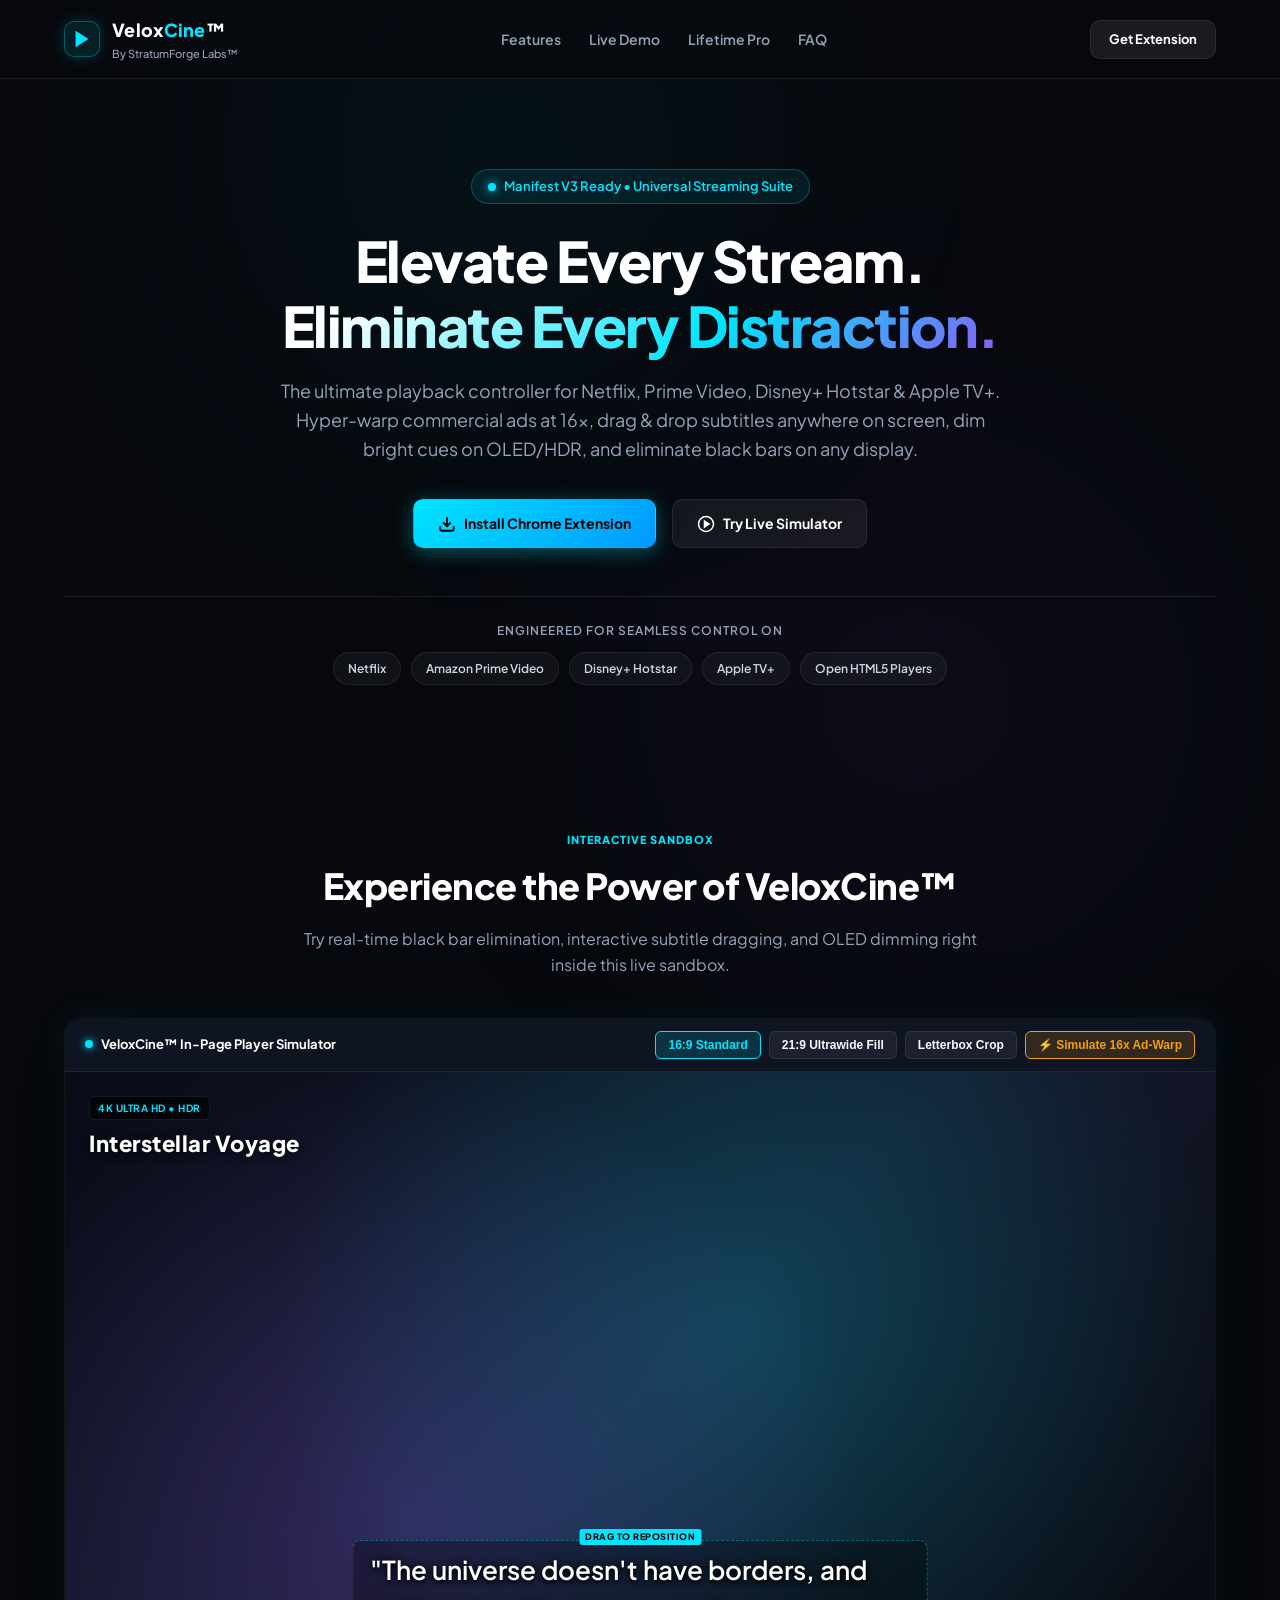
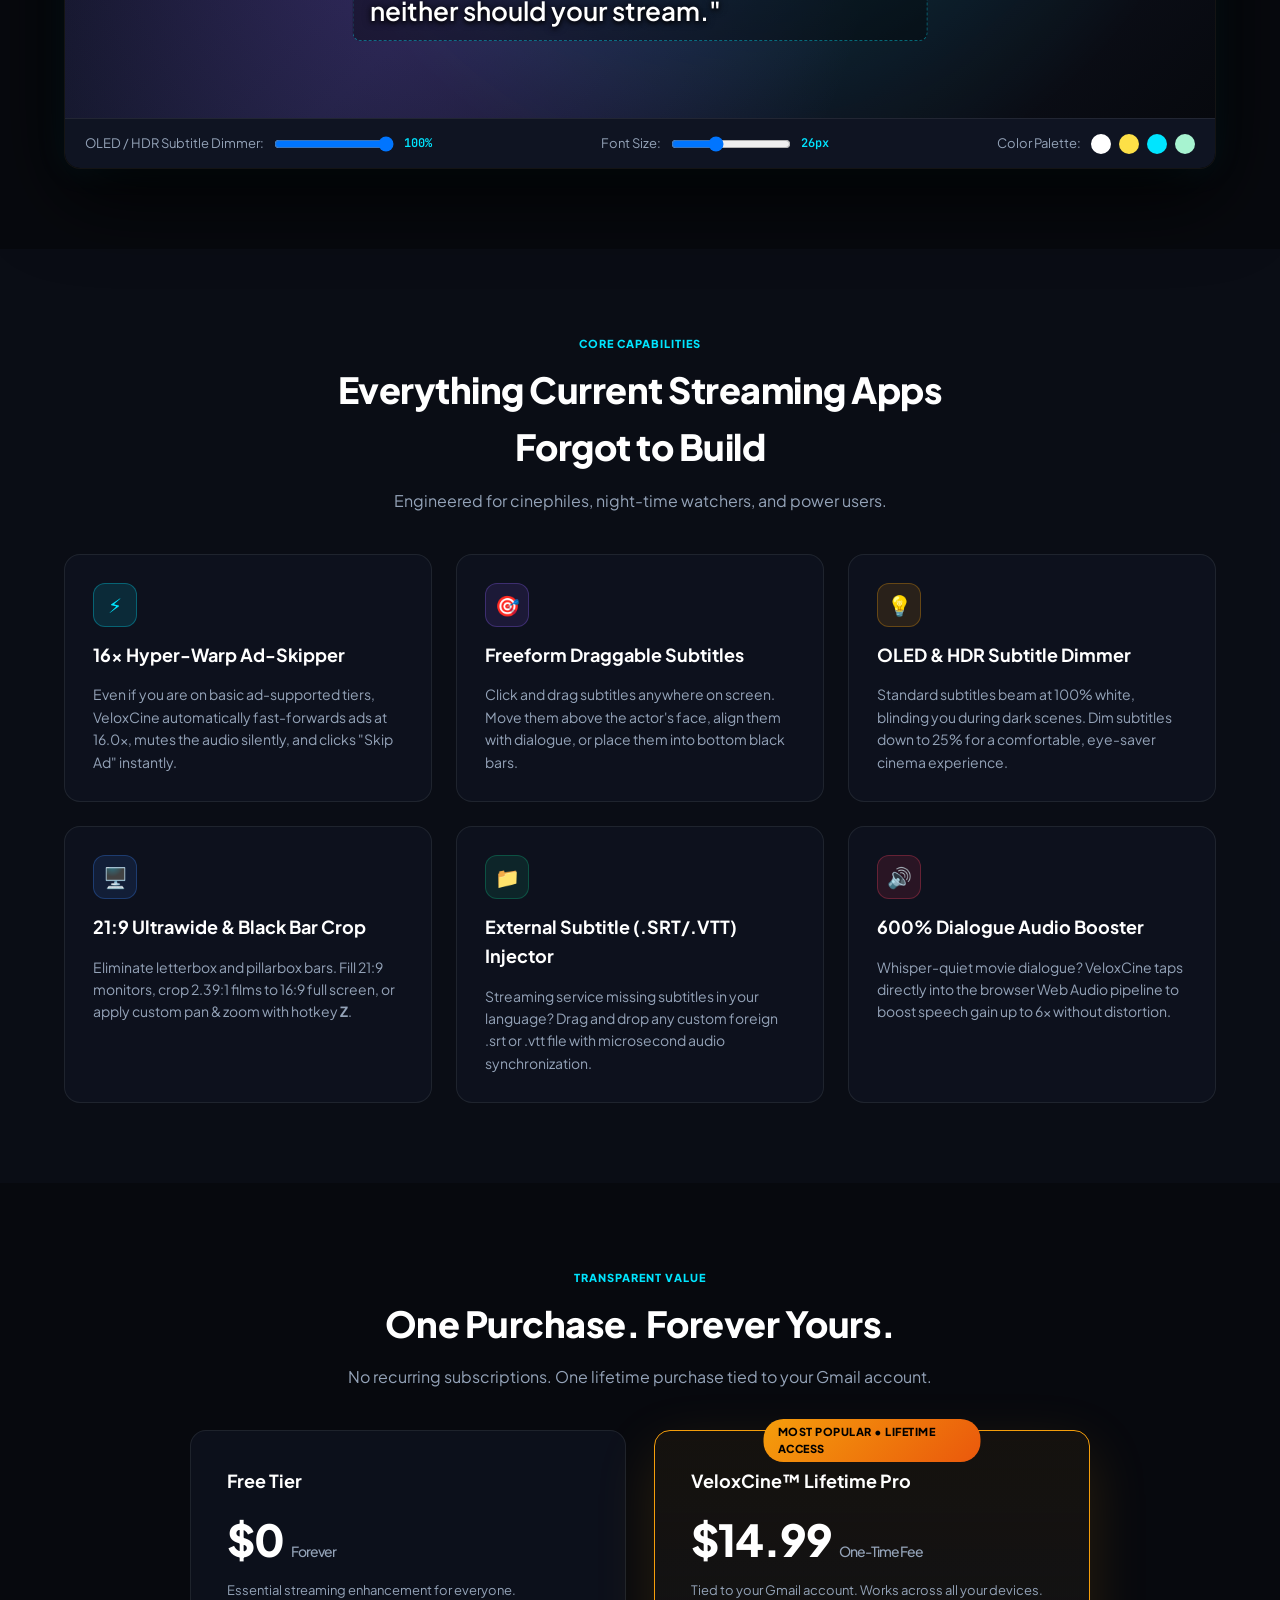
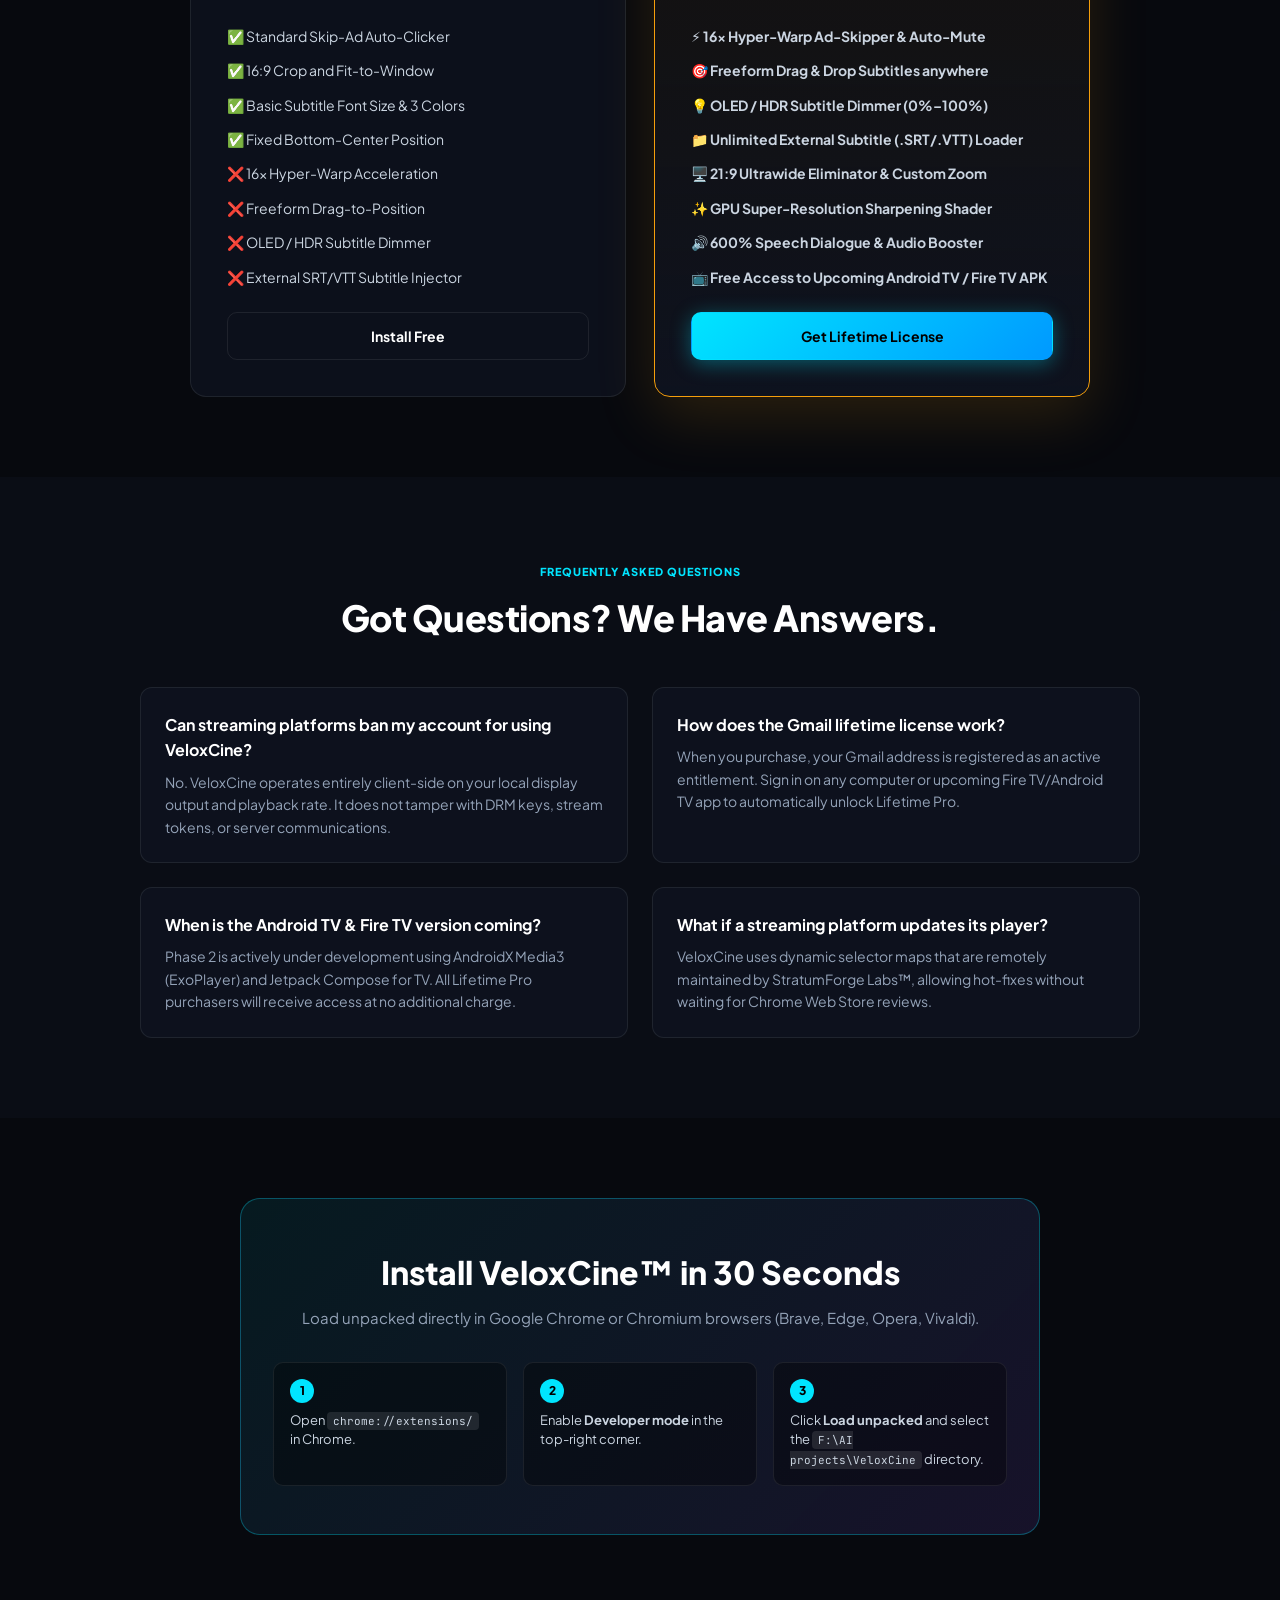
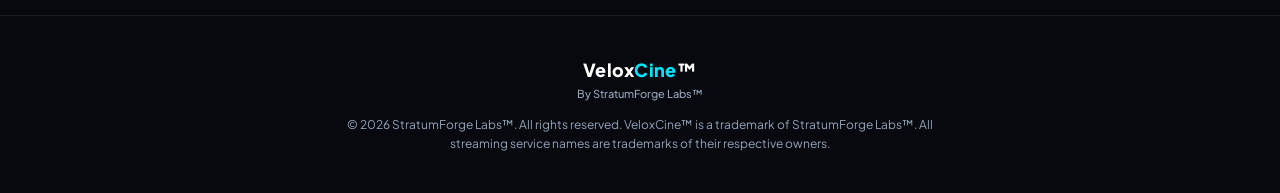
==== index.html @ 223ef204 "feat: deploy live landing page to gh-pages" ====
<!DOCTYPE html>
<html lang="en">
<head>
  <meta charset="UTF-8">
  <meta name="viewport" content="width=device-width, initial-scale=1.0">
  <title>VeloxCine™ | Universal Streaming, Subtitle & Aspect Suite</title>
  <meta name="description" content="VeloxCine™ by StratumForge Labs™ is the universal streaming suite for Netflix, Prime Video, Hotstar & Apple TV+. 16x ad-warp, drag-and-drop subtitles, and 21:9 ultrawide black bar eliminator.">
  <link rel="stylesheet" href="style.css">
  <link rel="preconnect" href="https://fonts.googleapis.com">
  <link rel="preconnect" href="https://fonts.gstatic.com" crossorigin>
  <link href="https://fonts.googleapis.com/css2?family=Plus+Jakarta+Sans:wght@400;500;600;700;800&family=JetBrains+Mono:wght@500;700&display=swap" rel="stylesheet">
</head>
<body>
  <!-- Ambient Gradient Background Glows -->
  <div class="ambient-glow glow-1"></div>
  <div class="ambient-glow glow-2"></div>

  <!-- Header Navigation -->
  <header class="navbar">
    <div class="nav-container">
      <div class="brand">
        <div class="brand-badge-logo">
          <svg width="22" height="22" viewBox="0 0 24 24" fill="none">
            <path d="M5 3L19 12L5 21V3Z" fill="url(#heroGrad)"/>
            <defs>
              <linearGradient id="heroGrad" x1="5" y1="3" x2="19" y2="21">
                <stop stop-color="#00e5ff"/>
                <stop offset="1" stop-color="#8b5cf6"/>
              </linearGradient>
            </defs>
          </svg>
        </div>
        <div class="brand-text">
          <span class="brand-name">Velox<span>Cine</span>™</span>
          <span class="brand-studio">By StratumForge Labs™</span>
        </div>
      </div>

      <nav class="nav-links">
        <a href="#features">Features</a>
        <a href="#interactive-demo">Live Demo</a>
        <a href="#pricing">Lifetime Pro</a>
        <a href="#faq">FAQ</a>
      </nav>

      <div class="nav-actions">
        <a href="#download" class="btn btn-nav">Get Extension</a>
      </div>
    </div>
  </header>

  <!-- Hero Section -->
  <section class="hero">
    <div class="container hero-content">
      <div class="hero-badge">
        <span class="pulse-dot"></span>
        <span>Manifest V3 Ready • Universal Streaming Suite</span>
      </div>

      <h1 class="hero-title">
        Elevate Every Stream.<br>
        <span class="gradient-text">Eliminate Every Distraction.</span>
      </h1>

      <p class="hero-subtitle">
        The ultimate playback controller for Netflix, Prime Video, Disney+ Hotstar & Apple TV+. 
        Hyper-warp commercial ads at 16x, drag & drop subtitles anywhere on screen, dim bright cues on OLED/HDR, 
        and eliminate black bars on any display.
      </p>

      <div class="hero-cta-group">
        <a href="#download" class="btn btn-primary">
          <svg width="18" height="18" viewBox="0 0 24 24" fill="none" stroke="currentColor" stroke-width="2.5">
            <path d="M21 15v4a2 2 0 0 1-2 2H5a2 2 0 0 1-2-2v-4"></path>
            <polyline points="7 10 12 15 17 10"></polyline>
            <line x1="12" y1="15" x2="12" y2="3"></line>
          </svg>
          Install Chrome Extension
        </a>
        <a href="#interactive-demo" class="btn btn-secondary">
          <svg width="18" height="18" viewBox="0 0 24 24" fill="none" stroke="currentColor" stroke-width="2">
            <circle cx="12" cy="12" r="10"></circle>
            <polygon points="10 8 16 12 10 16 10 8" fill="currentColor"></polygon>
          </svg>
          Try Live Simulator
        </a>
      </div>

      <!-- Supported Platforms Bar -->
      <div class="platforms-bar">
        <span class="platforms-label">Engineered for Seamless Control On</span>
        <div class="platforms-list">
          <span class="platform-tag">Netflix</span>
          <span class="platform-tag">Amazon Prime Video</span>
          <span class="platform-tag">Disney+ Hotstar</span>
          <span class="platform-tag">Apple TV+</span>
          <span class="platform-tag">Open HTML5 Players</span>
        </div>
      </div>
    </div>
  </section>

  <!-- Interactive Live Simulator Section -->
  <section class="demo-section" id="interactive-demo">
    <div class="container">
      <div class="section-header">
        <span class="section-badge">INTERACTIVE SANDBOX</span>
        <h2 class="section-title">Experience the Power of VeloxCine™</h2>
        <p class="section-desc">Try real-time black bar elimination, interactive subtitle dragging, and OLED dimming right inside this live sandbox.</p>
      </div>

      <div class="simulator-card">
        <!-- Simulator Toolbar -->
        <div class="sim-toolbar">
          <div class="sim-brand">
            <span class="sim-status-dot"></span>
            <span>VeloxCine™ In-Page Player Simulator</span>
          </div>
          <div class="sim-controls">
            <button class="sim-btn active" data-aspect="16-9">16:9 Standard</button>
            <button class="sim-btn" data-aspect="21-9">21:9 Ultrawide Fill</button>
            <button class="sim-btn" data-aspect="crop">Letterbox Crop</button>
            <button class="sim-btn btn-warp-trigger" id="demo-ad-warp">⚡ Simulate 16x Ad-Warp</button>
          </div>
        </div>

        <!-- Simulator Screen -->
        <div class="sim-screen-wrap aspect-16-9" id="sim-screen">
          <div class="sim-video-art" id="sim-video">
            <div class="art-overlay-cinema"></div>
            <div class="sim-scene-elements">
              <span class="scene-badge">4K ULTRA HD • HDR</span>
              <div class="scene-title">Interstellar Voyage</div>
            </div>

            <!-- Draggable Subtitle Box in Simulator -->
            <div class="sim-subtitle-box" id="sim-sub-box">
              <div class="sim-sub-handle">DRAG TO REPOSITION</div>
              <p class="sim-sub-text" id="sim-sub-text">"The universe doesn't have borders, and neither should your stream."</p>
            </div>

            <!-- Simulated Ad Break Overlay -->
            <div class="sim-ad-overlay" id="sim-ad-overlay">
              <div class="sim-ad-modal">
                <div class="ad-tag">⚡ AD BREAK DETECTED</div>
                <div class="ad-speed-meter">SPEED ACCELERATED TO 16.0X</div>
                <div class="ad-muted-tag">🔇 SILENT AUTO-MUTE ACTIVE</div>
                <button class="btn-sim-skip" id="btn-sim-skip">Auto-Skipping in 0.05s...</button>
              </div>
            </div>
          </div>
        </div>

        <!-- Simulator HUD Controls Footer -->
        <div class="sim-footer-controls">
          <div class="sim-slider-group">
            <label>OLED / HDR Subtitle Dimmer:</label>
            <input type="range" id="sim-dimmer-slider" min="20" max="100" value="100">
            <span class="sim-slider-val" id="sim-dimmer-val">100%</span>
          </div>

          <div class="sim-slider-group">
            <label>Font Size:</label>
            <input type="range" id="sim-size-slider" min="16" max="44" value="26">
            <span class="sim-slider-val" id="sim-size-val">26px</span>
          </div>

          <div class="sim-colors-group">
            <label>Color Palette:</label>
            <div class="sim-palette">
              <span class="sim-color-dot active" style="background:#ffffff;" data-color="#ffffff"></span>
              <span class="sim-color-dot" style="background:#fde047;" data-color="#fde047"></span>
              <span class="sim-color-dot" style="background:#00e5ff;" data-color="#00e5ff"></span>
              <span class="sim-color-dot" style="background:#a7f3d0;" data-color="#a7f3d0"></span>
            </div>
          </div>
        </div>
      </div>
    </div>
  </section>

  <!-- Features Grid Section -->
  <section class="features-section" id="features">
    <div class="container">
      <div class="section-header">
        <span class="section-badge">CORE CAPABILITIES</span>
        <h2 class="section-title">Everything Current Streaming Apps Forgot to Build</h2>
        <p class="section-desc">Engineered for cinephiles, night-time watchers, and power users.</p>
      </div>

      <div class="features-grid">
        <div class="feature-card">
          <div class="feature-icon icon-cyan">⚡</div>
          <h3 class="feature-title">16x Hyper-Warp Ad-Skipper</h3>
          <p class="feature-desc">
            Even if you are on basic ad-supported tiers, VeloxCine automatically fast-forwards ads at 16.0x, mutes the audio silently, and clicks "Skip Ad" instantly.
          </p>
        </div>

        <div class="feature-card">
          <div class="feature-icon icon-purple">🎯</div>
          <h3 class="feature-title">Freeform Draggable Subtitles</h3>
          <p class="feature-desc">
            Click and drag subtitles anywhere on screen. Move them above the actor's face, align them with dialogue, or place them into bottom black bars.
          </p>
        </div>

        <div class="feature-card">
          <div class="feature-icon icon-gold">💡</div>
          <h3 class="feature-title">OLED & HDR Subtitle Dimmer</h3>
          <p class="feature-desc">
            Standard subtitles beam at 100% white, blinding you during dark scenes. Dim subtitles down to 25% for a comfortable, eye-saver cinema experience.
          </p>
        </div>

        <div class="feature-card">
          <div class="feature-icon icon-blue">🖥️</div>
          <h3 class="feature-title">21:9 Ultrawide & Black Bar Crop</h3>
          <p class="feature-desc">
            Eliminate letterbox and pillarbox bars. Fill 21:9 monitors, crop 2.39:1 films to 16:9 full screen, or apply custom pan & zoom with hotkey <strong>Z</strong>.
          </p>
        </div>

        <div class="feature-card">
          <div class="feature-icon icon-emerald">📁</div>
          <h3 class="feature-title">External Subtitle (.SRT/.VTT) Injector</h3>
          <p class="feature-desc">
            Streaming service missing subtitles in your language? Drag and drop any custom foreign .srt or .vtt file with microsecond audio synchronization.
          </p>
        </div>

        <div class="feature-card">
          <div class="feature-icon icon-rose">🔊</div>
          <h3 class="feature-title">600% Dialogue Audio Booster</h3>
          <p class="feature-desc">
            Whisper-quiet movie dialogue? VeloxCine taps directly into the browser Web Audio pipeline to boost speech gain up to 6x without distortion.
          </p>
        </div>
      </div>
    </div>
  </section>

  <!-- Pricing / Lifetime Premium Section -->
  <section class="pricing-section" id="pricing">
    <div class="container">
      <div class="section-header">
        <span class="section-badge">TRANSPARENT VALUE</span>
        <h2 class="section-title">One Purchase. Forever Yours.</h2>
        <p class="section-desc">No recurring subscriptions. One lifetime purchase tied to your Gmail account.</p>
      </div>

      <div class="pricing-grid">
        <!-- Free Tier Card -->
        <div class="pricing-card">
          <div class="card-header">
            <span class="tier-name">Free Tier</span>
            <div class="price">$0 <span>Forever</span></div>
            <p class="tier-desc">Essential streaming enhancement for everyone.</p>
          </div>
          <ul class="perks-list">
            <li>✅ Standard Skip-Ad Auto-Clicker</li>
            <li>✅ 16:9 Crop and Fit-to-Window</li>
            <li>✅ Basic Subtitle Font Size & 3 Colors</li>
            <li>✅ Fixed Bottom-Center Position</li>
            <li>❌ 16x Hyper-Warp Acceleration</li>
            <li>❌ Freeform Drag-to-Position</li>
            <li>❌ OLED / HDR Subtitle Dimmer</li>
            <li>❌ External SRT/VTT Subtitle Injector</li>
          </ul>
          <a href="#download" class="btn btn-outline">Install Free</a>
        </div>

        <!-- Lifetime Pro Card -->
        <div class="pricing-card popular">
          <div class="popular-badge">MOST POPULAR • LIFETIME ACCESS</div>
          <div class="card-header">
            <span class="tier-name">VeloxCine™ Lifetime Pro</span>
            <div class="price">$14.99 <span>One-Time Fee</span></div>
            <p class="tier-desc">Tied to your Gmail account. Works across all your devices.</p>
          </div>
          <ul class="perks-list">
            <li>⚡ <strong>16x Hyper-Warp Ad-Skipper & Auto-Mute</strong></li>
            <li>🎯 <strong>Freeform Drag & Drop Subtitles anywhere</strong></li>
            <li>💡 <strong>OLED / HDR Subtitle Dimmer (0%–100%)</strong></li>
            <li>📁 <strong>Unlimited External Subtitle (.SRT/.VTT) Loader</strong></li>
            <li>🖥️ <strong>21:9 Ultrawide Eliminator & Custom Zoom</strong></li>
            <li>✨ <strong>GPU Super-Resolution Sharpening Shader</strong></li>
            <li>🔊 <strong>600% Speech Dialogue & Audio Booster</strong></li>
            <li>📺 <strong>Free Access to Upcoming Android TV / Fire TV APK</strong></li>
          </ul>
          <a href="#download" class="btn btn-primary btn-block">Get Lifetime License</a>
        </div>
      </div>
    </div>
  </section>

  <!-- FAQ Section -->
  <section class="faq-section" id="faq">
    <div class="container">
      <div class="section-header">
        <span class="section-badge">FREQUENTLY ASKED QUESTIONS</span>
        <h2 class="section-title">Got Questions? We Have Answers.</h2>
      </div>

      <div class="faq-grid">
        <div class="faq-item">
          <h4>Can streaming platforms ban my account for using VeloxCine?</h4>
          <p>No. VeloxCine operates entirely client-side on your local display output and playback rate. It does not tamper with DRM keys, stream tokens, or server communications.</p>
        </div>
        <div class="faq-item">
          <h4>How does the Gmail lifetime license work?</h4>
          <p>When you purchase, your Gmail address is registered as an active entitlement. Sign in on any computer or upcoming Fire TV/Android TV app to automatically unlock Lifetime Pro.</p>
        </div>
        <div class="faq-item">
          <h4>When is the Android TV & Fire TV version coming?</h4>
          <p>Phase 2 is actively under development using AndroidX Media3 (ExoPlayer) and Jetpack Compose for TV. All Lifetime Pro purchasers will receive access at no additional charge.</p>
        </div>
        <div class="faq-item">
          <h4>What if a streaming platform updates its player?</h4>
          <p>VeloxCine uses dynamic selector maps that are remotely maintained by StratumForge Labs™, allowing hot-fixes without waiting for Chrome Web Store reviews.</p>
        </div>
      </div>
    </div>
  </section>

  <!-- Download & Installation Guide Section -->
  <section class="download-section" id="download">
    <div class="container download-box">
      <h2>Install VeloxCine™ in 30 Seconds</h2>
      <p>Load unpacked directly in Google Chrome or Chromium browsers (Brave, Edge, Opera, Vivaldi).</p>
      
      <div class="install-steps">
        <div class="step">
          <div class="step-num">1</div>
          <div class="step-text">Open <code>chrome://extensions/</code> in Chrome.</div>
        </div>
        <div class="step">
          <div class="step-num">2</div>
          <div class="step-text">Enable <strong>Developer mode</strong> in the top-right corner.</div>
        </div>
        <div class="step">
          <div class="step-num">3</div>
          <div class="step-text">Click <strong>Load unpacked</strong> and select the <code>F:\AI projects\VeloxCine</code> directory.</div>
        </div>
      </div>
    </div>
  </section>

  <!-- Footer -->
  <footer class="footer">
    <div class="container footer-content">
      <div class="footer-brand">
        <div class="brand-text">
          <span class="brand-name">Velox<span>Cine</span>™</span>
          <span class="brand-studio">By StratumForge Labs™</span>
        </div>
        <p class="footer-copyright">
          © 2026 StratumForge Labs™. All rights reserved. VeloxCine™ is a trademark of StratumForge Labs™. All streaming service names are trademarks of their respective owners.
        </p>
      </div>
    </div>
  </footer>

  <script src="app.js"></script>
</body>
</html>
---- style.css ----
/* VeloxCine™ Official Website Stylesheet */
:root {
  --bg: #07090e;
  --bg-card: rgba(15, 20, 34, 0.7);
  --border: rgba(255, 255, 255, 0.08);
  --border-glow: rgba(0, 229, 255, 0.3);
  --cyan: #00e5ff;
  --purple: #8b5cf6;
  --gold: #f59e0b;
  --text: #f8fafc;
  --text-muted: #94a3b8;
  --radius: 16px;
}

* {
  box-sizing: border-box;
  margin: 0;
  padding: 0;
}

html {
  scroll-behavior: smooth;
}

body {
  background-color: var(--bg);
  color: var(--text);
  font-family: 'Plus Jakarta Sans', system-ui, -apple-system, sans-serif;
  line-height: 1.6;
  overflow-x: hidden;
  position: relative;
}

/* Ambient Glow Orbs */
.ambient-glow {
  position: absolute;
  border-radius: 50%;
  filter: blur(140px);
  pointer-events: none;
  z-index: 0;
}

.glow-1 {
  width: 500px;
  height: 500px;
  background: radial-gradient(circle, rgba(0, 229, 255, 0.15), transparent 70%);
  top: -100px;
  left: 20%;
}

.glow-2 {
  width: 600px;
  height: 600px;
  background: radial-gradient(circle, rgba(139, 92, 246, 0.12), transparent 70%);
  top: 400px;
  right: 5%;
}

.container {
  max-width: 1200px;
  margin: 0 auto;
  padding: 0 24px;
  position: relative;
  z-index: 1;
}

/* Navbar */
.navbar {
  position: sticky;
  top: 0;
  z-index: 100;
  background: rgba(7, 9, 14, 0.8);
  backdrop-filter: blur(16px);
  border-bottom: 1px solid var(--border);
  padding: 16px 0;
}

.nav-container {
  max-width: 1200px;
  margin: 0 auto;
  padding: 0 24px;
  display: flex;
  align-items: center;
  justify-content: space-between;
}

.brand {
  display: flex;
  align-items: center;
  gap: 12px;
}

.brand-badge-logo {
  width: 36px;
  height: 36px;
  background: rgba(0, 229, 255, 0.1);
  border: 1px solid var(--border-glow);
  border-radius: 10px;
  display: flex;
  align-items: center;
  justify-content: center;
  box-shadow: 0 0 15px rgba(0, 229, 255, 0.2);
}

.brand-text {
  display: flex;
  flex-direction: column;
}

.brand-name {
  font-size: 18px;
  font-weight: 800;
  letter-spacing: 0.3px;
  color: #fff;
}

.brand-name span {
  color: var(--cyan);
}

.brand-studio {
  font-size: 11px;
  color: var(--text-muted);
  font-weight: 500;
}

.nav-links {
  display: flex;
  align-items: center;
  gap: 28px;
}

.nav-links a {
  color: var(--text-muted);
  text-decoration: none;
  font-size: 14px;
  font-weight: 600;
  transition: color 0.2s;
}

.nav-links a:hover {
  color: #fff;
}

/* Buttons */
.btn {
  display: inline-flex;
  align-items: center;
  justify-content: center;
  gap: 8px;
  padding: 12px 24px;
  border-radius: 10px;
  font-size: 14px;
  font-weight: 700;
  text-decoration: none;
  cursor: pointer;
  transition: all 0.25s cubic-bezier(0.16, 1, 0.3, 1);
  border: 1px solid transparent;
}

.btn-nav {
  padding: 8px 18px;
  font-size: 13px;
  background: rgba(255, 255, 255, 0.08);
  border-color: var(--border);
  color: #fff;
}

.btn-nav:hover {
  background: rgba(255, 255, 255, 0.16);
  border-color: rgba(255, 255, 255, 0.25);
}

.btn-primary {
  background: linear-gradient(135deg, var(--cyan) 0%, #0099ff 100%);
  color: #000;
  box-shadow: 0 4px 20px rgba(0, 229, 255, 0.35);
}

.btn-primary:hover {
  transform: translateY(-2px);
  box-shadow: 0 8px 30px rgba(0, 229, 255, 0.5);
}

.btn-secondary {
  background: rgba(255, 255, 255, 0.06);
  border-color: var(--border);
  color: #fff;
}

.btn-secondary:hover {
  background: rgba(255, 255, 255, 0.12);
  border-color: rgba(255, 255, 255, 0.25);
  transform: translateY(-2px);
}

.btn-outline {
  background: transparent;
  border-color: var(--border);
  color: #fff;
  width: 100%;
}

.btn-outline:hover {
  background: rgba(255, 255, 255, 0.08);
}

.btn-block {
  width: 100%;
}

/* Hero Section */
.hero {
  padding: 90px 0 60px;
  text-align: center;
  position: relative;
}

.hero-badge {
  display: inline-flex;
  align-items: center;
  gap: 8px;
  background: rgba(0, 229, 255, 0.08);
  border: 1px solid rgba(0, 229, 255, 0.25);
  padding: 6px 16px;
  border-radius: 30px;
  font-size: 13px;
  font-weight: 600;
  color: var(--cyan);
  margin-bottom: 24px;
}

.pulse-dot {
  width: 8px;
  height: 8px;
  border-radius: 50%;
  background: var(--cyan);
  box-shadow: 0 0 10px var(--cyan);
  animation: pulse 2s infinite;
}

@keyframes pulse {
  0% { transform: scale(0.95); opacity: 0.8; }
  50% { transform: scale(1.3); opacity: 1; }
  100% { transform: scale(0.95); opacity: 0.8; }
}

.hero-title {
  font-size: 56px;
  font-weight: 800;
  letter-spacing: -1.5px;
  line-height: 1.15;
  margin-bottom: 20px;
  color: #fff;
}

.gradient-text {
  background: linear-gradient(135deg, #ffffff 10%, var(--cyan) 60%, var(--purple) 100%);
  -webkit-background-clip: text;
  -webkit-text-fill-color: transparent;
}

.hero-subtitle {
  font-size: 18px;
  color: var(--text-muted);
  max-width: 740px;
  margin: 0 auto 36px;
  line-height: 1.6;
}

.hero-cta-group {
  display: flex;
  align-items: center;
  justify-content: center;
  gap: 16px;
  margin-bottom: 48px;
}

/* Platforms Bar */
.platforms-bar {
  display: flex;
  flex-direction: column;
  align-items: center;
  gap: 12px;
  border-top: 1px solid var(--border);
  padding-top: 24px;
}

.platforms-label {
  font-size: 12px;
  font-weight: 600;
  text-transform: uppercase;
  letter-spacing: 1px;
  color: var(--text-muted);
}

.platforms-list {
  display: flex;
  flex-wrap: wrap;
  align-items: center;
  justify-content: center;
  gap: 10px;
}

.platform-tag {
  background: rgba(255, 255, 255, 0.04);
  border: 1px solid var(--border);
  padding: 6px 14px;
  border-radius: 20px;
  font-size: 12px;
  font-weight: 600;
  color: #cbd5e1;
}

/* Interactive Simulator Section */
.demo-section {
  padding: 80px 0;
}

.section-header {
  text-align: center;
  max-width: 680px;
  margin: 0 auto 40px;
}

.section-badge {
  font-size: 11px;
  font-weight: 800;
  letter-spacing: 1px;
  color: var(--cyan);
  text-transform: uppercase;
  margin-bottom: 8px;
  display: inline-block;
}

.section-title {
  font-size: 36px;
  font-weight: 800;
  letter-spacing: -0.5px;
  color: #fff;
  margin-bottom: 12px;
}

.section-desc {
  font-size: 16px;
  color: var(--text-muted);
}

.simulator-card {
  background: #000;
  border: 1px solid var(--border);
  border-radius: var(--radius);
  overflow: hidden;
  box-shadow: 0 25px 80px rgba(0, 0, 0, 0.9), 0 0 30px rgba(0, 229, 255, 0.1);
}

.sim-toolbar {
  background: #0f1422;
  border-bottom: 1px solid var(--border);
  padding: 12px 20px;
  display: flex;
  align-items: center;
  justify-content: space-between;
  flex-wrap: wrap;
  gap: 12px;
}

.sim-brand {
  display: flex;
  align-items: center;
  gap: 8px;
  font-size: 13px;
  font-weight: 700;
  color: #fff;
}

.sim-status-dot {
  width: 8px;
  height: 8px;
  border-radius: 50%;
  background: var(--cyan);
  box-shadow: 0 0 8px var(--cyan);
}

.sim-controls {
  display: flex;
  align-items: center;
  gap: 8px;
}

.sim-btn {
  background: rgba(255, 255, 255, 0.06);
  border: 1px solid var(--border);
  color: var(--text);
  padding: 6px 12px;
  border-radius: 6px;
  font-size: 12px;
  font-weight: 600;
  cursor: pointer;
  transition: all 0.2s;
}

.sim-btn:hover {
  background: rgba(255, 255, 255, 0.12);
}

.sim-btn.active {
  background: rgba(0, 229, 255, 0.15);
  border-color: var(--cyan);
  color: var(--cyan);
}

.btn-warp-trigger {
  background: rgba(245, 158, 11, 0.15);
  border-color: var(--gold);
  color: var(--gold);
}

.btn-warp-trigger:hover {
  background: rgba(245, 158, 11, 0.25);
}

/* Simulator Screen */
.sim-screen-wrap {
  width: 100%;
  min-height: 480px;
  background: #000;
  display: flex;
  align-items: center;
  justify-content: center;
  position: relative;
  overflow: hidden;
  transition: all 0.3s ease;
}

.sim-screen-wrap.aspect-16-9 {
  aspect-ratio: 16 / 9;
}

.sim-screen-wrap.aspect-21-9 {
  aspect-ratio: 21 / 9;
}

.sim-video-art {
  width: 100%;
  height: 100%;
  position: relative;
  background: linear-gradient(135deg, #090c17 0%, #151a2e 50%, #07090e 100%);
  display: flex;
  align-items: center;
  justify-content: center;
  transition: transform 0.3s cubic-bezier(0.16, 1, 0.3, 1);
}

.sim-video-art.crop-aspect {
  transform: scale(1.33);
}

.art-overlay-cinema {
  position: absolute;
  top: 0; left: 0; right: 0; bottom: 0;
  background: radial-gradient(circle at 60% 40%, rgba(0, 229, 255, 0.2) 0%, transparent 60%),
              radial-gradient(circle at 30% 70%, rgba(139, 92, 246, 0.25) 0%, transparent 50%);
  pointer-events: none;
}

.sim-scene-elements {
  position: absolute;
  top: 24px;
  left: 24px;
  display: flex;
  flex-direction: column;
  gap: 6px;
  pointer-events: none;
}

.scene-badge {
  font-size: 10px;
  font-weight: 700;
  background: rgba(0, 0, 0, 0.6);
  border: 1px solid var(--border);
  padding: 3px 8px;
  border-radius: 4px;
  color: var(--cyan);
  align-self: flex-start;
  letter-spacing: 0.5px;
}

.scene-title {
  font-size: 22px;
  font-weight: 800;
  letter-spacing: 0.5px;
  color: #fff;
  text-shadow: 0 2px 10px rgba(0, 0, 0, 0.8);
}

/* Draggable Subtitle Box */
.sim-subtitle-box {
  position: absolute;
  bottom: 12%;
  left: 50%;
  transform: translateX(-50%);
  background: rgba(0, 0, 0, 0.35);
  border: 1px dashed rgba(0, 229, 255, 0.4);
  padding: 8px 16px;
  border-radius: 8px;
  cursor: grab;
  user-select: none;
  transition: border-color 0.2s, background 0.2s, filter 0.2s;
  z-index: 10;
}

.sim-subtitle-box:active {
  cursor: grabbing;
}

.sim-subtitle-box:hover {
  border-color: var(--cyan);
  background: rgba(0, 229, 255, 0.1);
  box-shadow: 0 0 20px rgba(0, 229, 255, 0.3);
}

.sim-sub-handle {
  position: absolute;
  top: -12px;
  left: 50%;
  transform: translateX(-50%);
  background: var(--cyan);
  color: #000;
  font-size: 9px;
  font-weight: 800;
  padding: 1px 6px;
  border-radius: 3px;
  letter-spacing: 0.5px;
  pointer-events: none;
}

.sim-sub-text {
  font-size: 26px;
  font-weight: 600;
  color: #fff;
  text-shadow: 0 2px 4px rgba(0,0,0,0.9), 0 0 8px rgba(0,0,0,0.8);
  pointer-events: none;
  transition: color 0.2s, font-size 0.2s;
}

/* Simulated Ad Break */
.sim-ad-overlay {
  position: absolute;
  top: 0; left: 0; right: 0; bottom: 0;
  background: rgba(0, 0, 0, 0.85);
  backdrop-filter: blur(8px);
  z-index: 40;
  display: none;
  align-items: center;
  justify-content: center;
}

.sim-ad-overlay.show {
  display: flex;
}

.sim-ad-modal {
  background: #121829;
  border: 1px solid var(--gold);
  padding: 24px 32px;
  border-radius: 12px;
  text-align: center;
  box-shadow: 0 10px 40px rgba(245, 158, 11, 0.3);
  display: flex;
  flex-direction: column;
  gap: 10px;
}

.ad-tag {
  font-size: 14px;
  font-weight: 800;
  color: var(--gold);
}

.ad-speed-meter {
  font-family: 'JetBrains Mono', monospace;
  font-size: 16px;
  font-weight: 700;
  color: var(--cyan);
}

.ad-muted-tag {
  font-size: 12px;
  color: var(--text-muted);
}

.btn-sim-skip {
  background: var(--gold);
  color: #000;
  font-weight: 700;
  border: none;
  padding: 8px 16px;
  border-radius: 6px;
  cursor: pointer;
  margin-top: 6px;
}

/* Simulator Footer Controls */
.sim-footer-controls {
  background: #0f1422;
  border-top: 1px solid var(--border);
  padding: 14px 20px;
  display: flex;
  align-items: center;
  justify-content: space-between;
  flex-wrap: wrap;
  gap: 20px;
}

.sim-slider-group {
  display: flex;
  align-items: center;
  gap: 10px;
  font-size: 13px;
  color: var(--text-muted);
}

.sim-slider-group input[type="range"] {
  width: 120px;
  cursor: pointer;
}

.sim-slider-val {
  font-family: 'JetBrains Mono', monospace;
  font-size: 12px;
  color: var(--cyan);
  font-weight: 600;
  min-width: 40px;
}

.sim-colors-group {
  display: flex;
  align-items: center;
  gap: 10px;
  font-size: 13px;
  color: var(--text-muted);
}

.sim-palette {
  display: flex;
  gap: 8px;
}

.sim-color-dot {
  width: 20px;
  height: 20px;
  border-radius: 50%;
  cursor: pointer;
  border: 2px solid transparent;
  transition: transform 0.15s;
}

.sim-color-dot:hover {
  transform: scale(1.2);
}

.sim-color-dot.active {
  border-color: #fff;
}

/* Features Grid */
.features-section {
  padding: 80px 0;
  background: rgba(15, 20, 34, 0.4);
}

.features-grid {
  display: grid;
  grid-template-columns: repeat(3, 1fr);
  gap: 24px;
}

.feature-card {
  background: var(--bg-card);
  border: 1px solid var(--border);
  border-radius: var(--radius);
  padding: 28px;
  display: flex;
  flex-direction: column;
  gap: 14px;
  transition: all 0.3s cubic-bezier(0.16, 1, 0.3, 1);
}

.feature-card:hover {
  transform: translateY(-4px);
  border-color: rgba(255, 255, 255, 0.2);
  box-shadow: 0 15px 40px rgba(0, 0, 0, 0.6);
}

.feature-icon {
  width: 44px;
  height: 44px;
  border-radius: 12px;
  display: flex;
  align-items: center;
  justify-content: center;
  font-size: 20px;
}

.icon-cyan { background: rgba(0, 229, 255, 0.12); color: var(--cyan); border: 1px solid rgba(0, 229, 255, 0.3); }
.icon-purple { background: rgba(139, 92, 246, 0.12); color: var(--purple); border: 1px solid rgba(139, 92, 246, 0.3); }
.icon-gold { background: rgba(245, 158, 11, 0.12); color: var(--gold); border: 1px solid rgba(245, 158, 11, 0.3); }
.icon-blue { background: rgba(59, 130, 246, 0.12); color: #60a5fa; border: 1px solid rgba(59, 130, 246, 0.3); }
.icon-emerald { background: rgba(16, 185, 129, 0.12); color: #34d399; border: 1px solid rgba(16, 185, 129, 0.3); }
.icon-rose { background: rgba(244, 63, 94, 0.12); color: #fb7185; border: 1px solid rgba(244, 63, 94, 0.3); }

.feature-title {
  font-size: 18px;
  font-weight: 700;
  color: #fff;
}

.feature-desc {
  font-size: 14px;
  color: var(--text-muted);
  line-height: 1.6;
}

/* Pricing Section */
.pricing-section {
  padding: 80px 0;
}

.pricing-grid {
  display: grid;
  grid-template-columns: 1fr 1fr;
  gap: 28px;
  max-width: 900px;
  margin: 0 auto;
}

.pricing-card {
  background: var(--bg-card);
  border: 1px solid var(--border);
  border-radius: var(--radius);
  padding: 36px;
  display: flex;
  flex-direction: column;
  gap: 24px;
  position: relative;
}

.pricing-card.popular {
  border-color: var(--gold);
  box-shadow: 0 20px 60px rgba(245, 158, 11, 0.15);
  background: linear-gradient(180deg, rgba(245, 158, 11, 0.06) 0%, rgba(15, 20, 34, 0.8) 100%);
}

.popular-badge {
  position: absolute;
  top: -12px;
  left: 50%;
  transform: translateX(-50%);
  background: linear-gradient(135deg, var(--gold), #ea580c);
  color: #000;
  font-size: 11px;
  font-weight: 800;
  letter-spacing: 0.5px;
  padding: 4px 14px;
  border-radius: 20px;
}

.card-header .tier-name {
  font-size: 18px;
  font-weight: 700;
  color: #fff;
  display: block;
  margin-bottom: 8px;
}

.card-header .price {
  font-size: 44px;
  font-weight: 800;
  color: #fff;
  letter-spacing: -1px;
}

.card-header .price span {
  font-size: 14px;
  color: var(--text-muted);
  font-weight: 500;
}

.card-header .tier-desc {
  font-size: 13px;
  color: var(--text-muted);
  margin-top: 6px;
}

.perks-list {
  list-style: none;
  display: flex;
  flex-direction: column;
  gap: 12px;
  font-size: 14px;
  color: #cbd5e1;
}

/* FAQ Section */
.faq-section {
  padding: 80px 0;
  background: rgba(15, 20, 34, 0.4);
}

.faq-grid {
  display: grid;
  grid-template-columns: 1fr 1fr;
  gap: 24px;
  max-width: 1000px;
  margin: 0 auto;
}

.faq-item {
  background: var(--bg-card);
  border: 1px solid var(--border);
  padding: 24px;
  border-radius: 12px;
  display: flex;
  flex-direction: column;
  gap: 8px;
}

.faq-item h4 {
  font-size: 16px;
  font-weight: 700;
  color: #fff;
}

.faq-item p {
  font-size: 14px;
  color: var(--text-muted);
  line-height: 1.6;
}

/* Download Section */
.download-section {
  padding: 80px 0;
  text-align: center;
}

.download-box {
  background: linear-gradient(135deg, rgba(0, 229, 255, 0.08), rgba(139, 92, 246, 0.12));
  border: 1px solid var(--border-glow);
  padding: 48px 32px;
  border-radius: 20px;
  max-width: 800px;
}

.download-box h2 {
  font-size: 32px;
  font-weight: 800;
  color: #fff;
  margin-bottom: 8px;
}

.download-box p {
  font-size: 15px;
  color: var(--text-muted);
  margin-bottom: 32px;
}

.install-steps {
  display: grid;
  grid-template-columns: repeat(3, 1fr);
  gap: 16px;
  text-align: left;
}

.step {
  background: rgba(0, 0, 0, 0.35);
  border: 1px solid var(--border);
  padding: 16px;
  border-radius: 10px;
}

.step-num {
  width: 24px;
  height: 24px;
  background: var(--cyan);
  color: #000;
  font-weight: 800;
  font-size: 12px;
  border-radius: 50%;
  display: flex;
  align-items: center;
  justify-content: center;
  margin-bottom: 8px;
}

.step-text {
  font-size: 13px;
  color: #cbd5e1;
  line-height: 1.5;
}

.step-text code {
  background: rgba(255, 255, 255, 0.1);
  padding: 2px 6px;
  border-radius: 4px;
  font-family: 'JetBrains Mono', monospace;
  font-size: 11px;
}

/* Footer */
.footer {
  border-top: 1px solid var(--border);
  padding: 40px 0;
  text-align: center;
}

.footer-brand {
  display: flex;
  flex-direction: column;
  align-items: center;
  gap: 12px;
}

.footer-copyright {
  font-size: 12px;
  color: var(--text-muted);
  max-width: 600px;
}

/* Responsive */
@media (max-width: 900px) {
  .hero-title { font-size: 40px; }
  .features-grid, .pricing-grid, .faq-grid, .install-steps { grid-template-columns: 1fr; }
  .nav-links { display: none; }
}
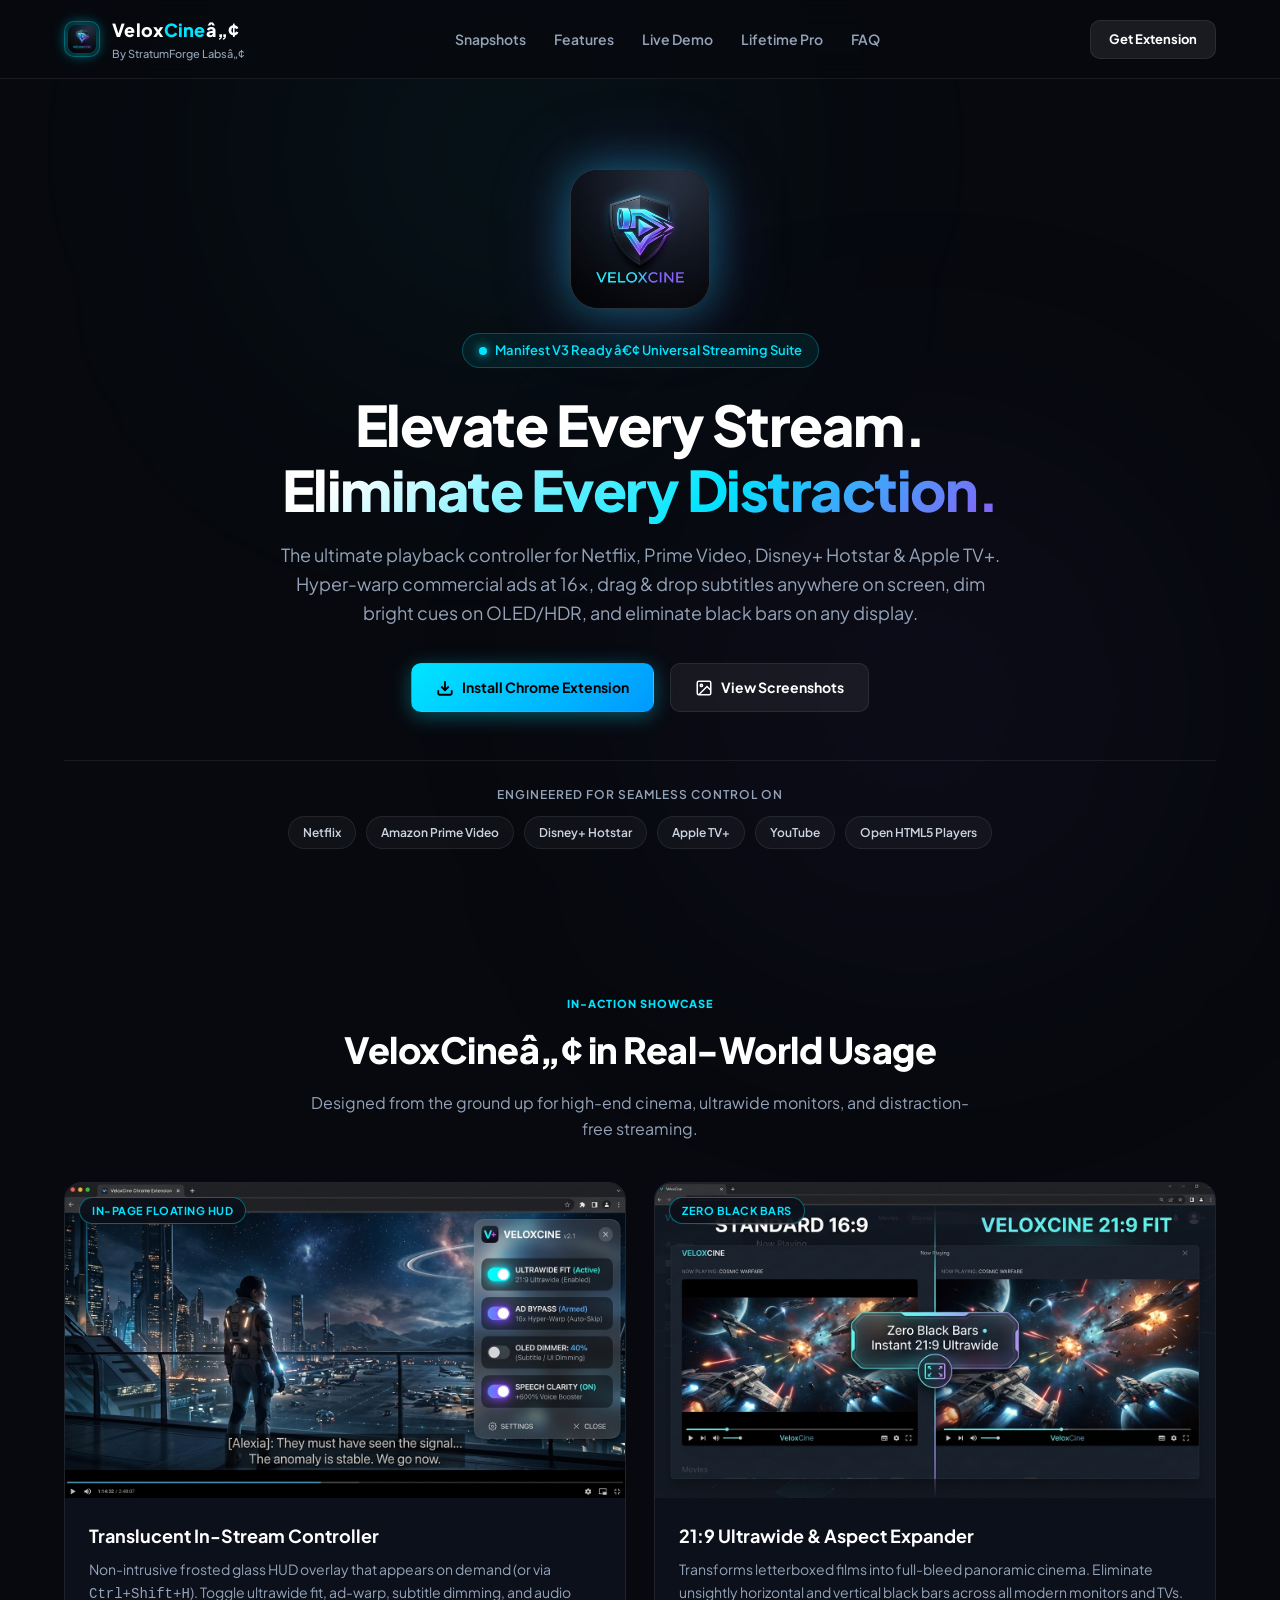
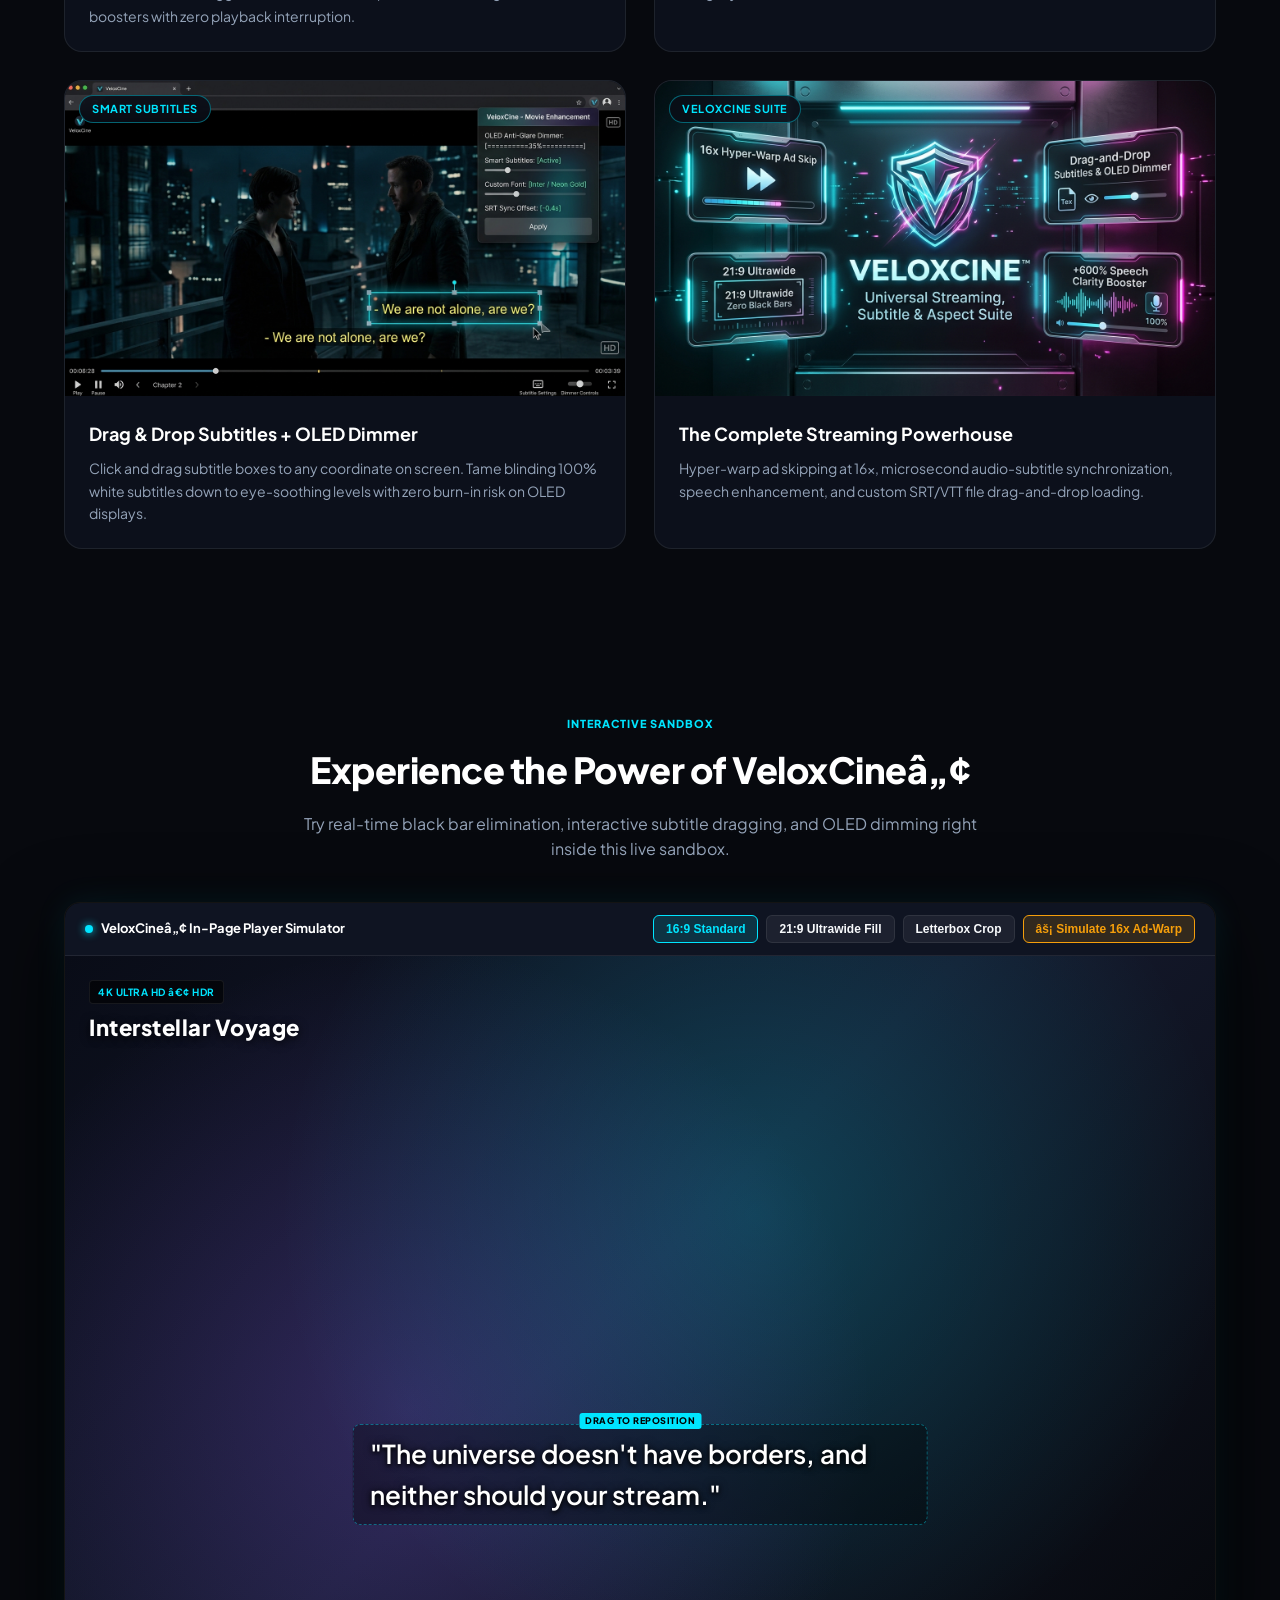
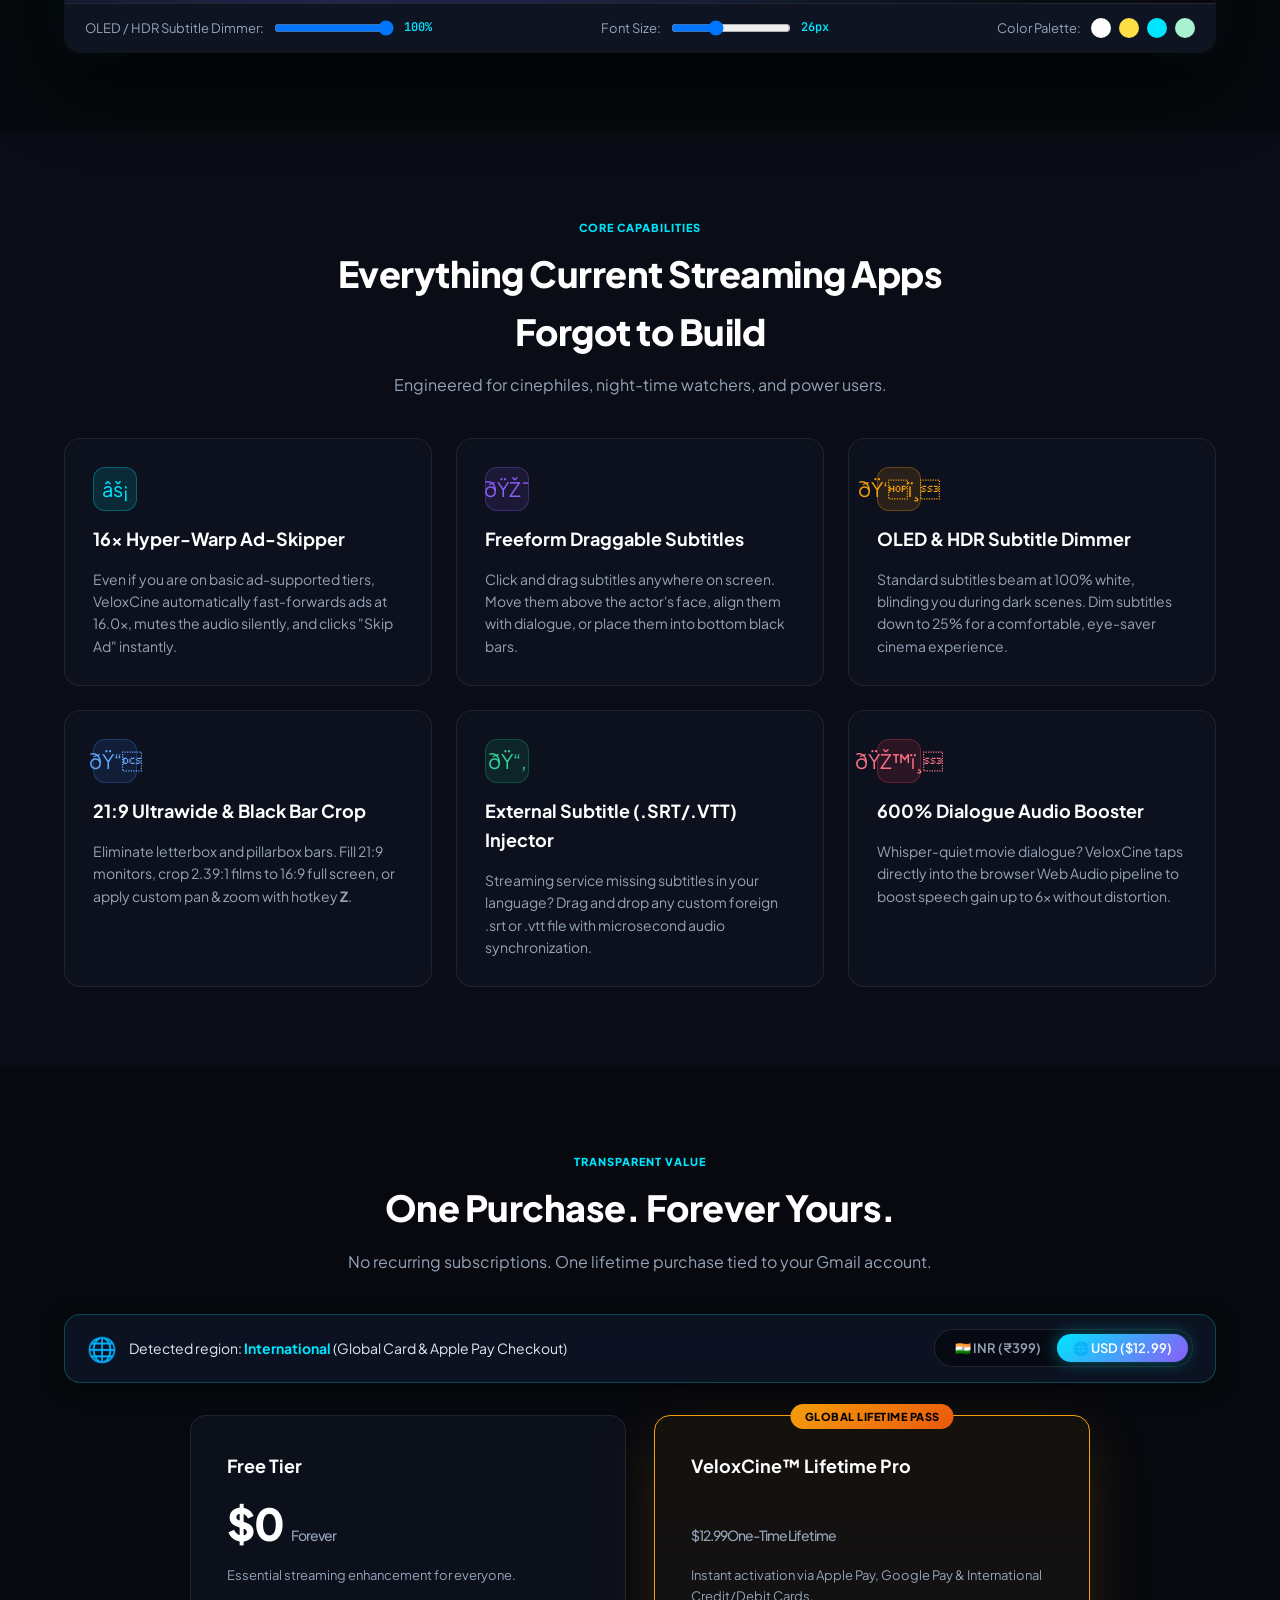
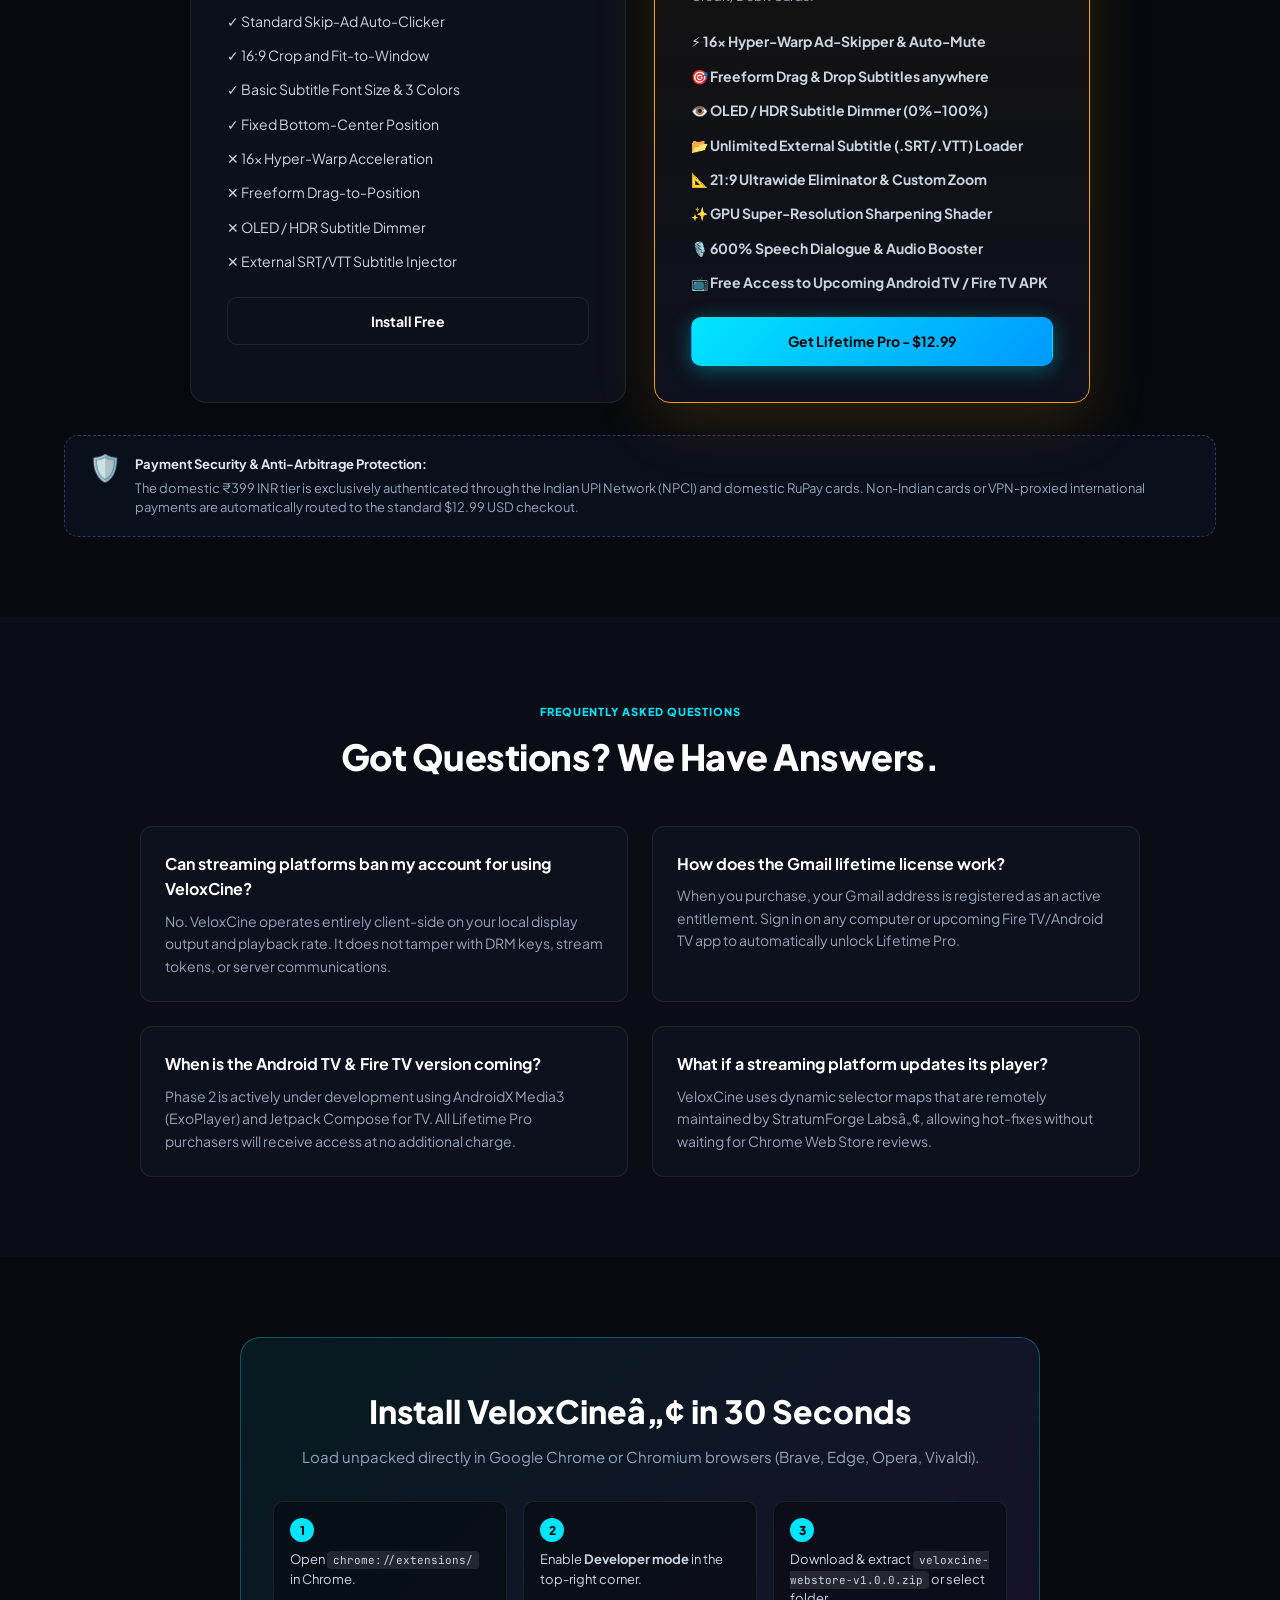
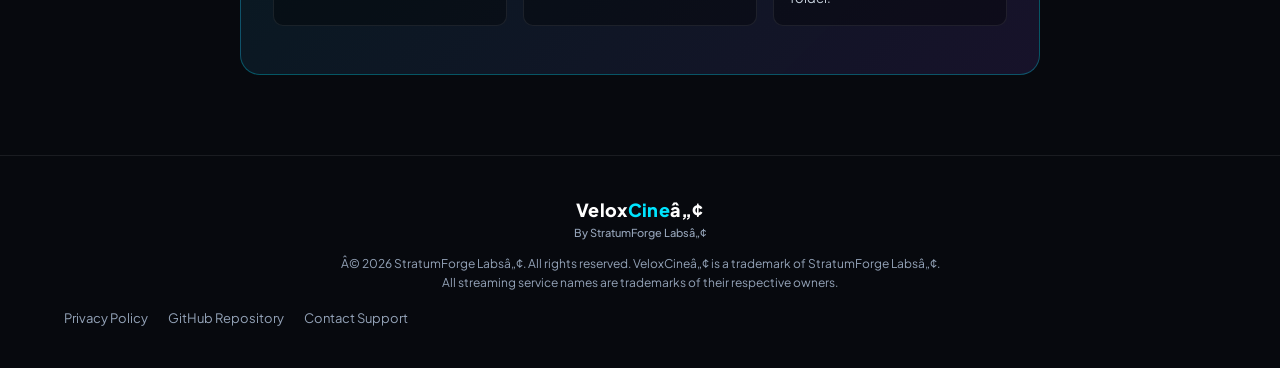
==== commit ef91a122: "fix(pages): deploy updated logo, gallery, and dynamic pricing to root of gh-pages" ====
--- a/index.html
+++ b/index.html
@@ -1,10 +1,11 @@
-<!DOCTYPE html>
+﻿<!DOCTYPE html>
 <html lang="en">
 <head>
   <meta charset="UTF-8">
   <meta name="viewport" content="width=device-width, initial-scale=1.0">
-  <title>VeloxCine™ | Universal Streaming, Subtitle & Aspect Suite</title>
-  <meta name="description" content="VeloxCine™ by StratumForge Labs™ is the universal streaming suite for Netflix, Prime Video, Hotstar & Apple TV+. 16x ad-warp, drag-and-drop subtitles, and 21:9 ultrawide black bar eliminator.">
+  <title>VeloxCineâ„¢ | Universal Streaming, Subtitle & Aspect Suite</title>
+  <meta name="description" content="VeloxCineâ„¢ by StratumForge Labsâ„¢ is the universal streaming suite for Netflix, Prime Video, Hotstar & Apple TV+. 16x ad-warp, drag-and-drop subtitles, and 21:9 ultrawide black bar eliminator.">
+  <link rel="icon" type="image/png" href="assets/icon128.png">
   <link rel="stylesheet" href="style.css">
   <link rel="preconnect" href="https://fonts.googleapis.com">
   <link rel="preconnect" href="https://fonts.gstatic.com" crossorigin>
@@ -20,23 +21,16 @@
     <div class="nav-container">
       <div class="brand">
         <div class="brand-badge-logo">
-          <svg width="22" height="22" viewBox="0 0 24 24" fill="none">
-            <path d="M5 3L19 12L5 21V3Z" fill="url(#heroGrad)"/>
-            <defs>
-              <linearGradient id="heroGrad" x1="5" y1="3" x2="19" y2="21">
-                <stop stop-color="#00e5ff"/>
-                <stop offset="1" stop-color="#8b5cf6"/>
-              </linearGradient>
-            </defs>
-          </svg>
+          <img src="assets/icon128.png" alt="VeloxCine Logo" class="brand-logo-img">
         </div>
         <div class="brand-text">
-          <span class="brand-name">Velox<span>Cine</span>™</span>
-          <span class="brand-studio">By StratumForge Labs™</span>
+          <span class="brand-name">Velox<span>Cine</span>â„¢</span>
+          <span class="brand-studio">By StratumForge Labsâ„¢</span>
         </div>
       </div>
 
       <nav class="nav-links">
+        <a href="#gallery">Snapshots</a>
         <a href="#features">Features</a>
         <a href="#interactive-demo">Live Demo</a>
         <a href="#pricing">Lifetime Pro</a>
@@ -52,9 +46,13 @@
   <!-- Hero Section -->
   <section class="hero">
     <div class="container hero-content">
+      <div class="hero-brand-emblem">
+        <img src="assets/logo.jpg" alt="VeloxCineâ„¢ Official Emblem" class="hero-logo-large">
+      </div>
+
       <div class="hero-badge">
         <span class="pulse-dot"></span>
-        <span>Manifest V3 Ready • Universal Streaming Suite</span>
+        <span>Manifest V3 Ready â€¢ Universal Streaming Suite</span>
       </div>
 
       <h1 class="hero-title">
@@ -77,12 +75,13 @@
           </svg>
           Install Chrome Extension
         </a>
-        <a href="#interactive-demo" class="btn btn-secondary">
+        <a href="#gallery" class="btn btn-secondary">
           <svg width="18" height="18" viewBox="0 0 24 24" fill="none" stroke="currentColor" stroke-width="2">
-            <circle cx="12" cy="12" r="10"></circle>
-            <polygon points="10 8 16 12 10 16 10 8" fill="currentColor"></polygon>
+            <rect x="3" y="3" width="18" height="18" rx="2" ry="2"></rect>
+            <circle cx="8.5" cy="8.5" r="1.5"></circle>
+            <polyline points="21 15 16 10 5 21"></polyline>
           </svg>
-          Try Live Simulator
+          View Screenshots
         </a>
       </div>
 
@@ -94,7 +93,69 @@
           <span class="platform-tag">Amazon Prime Video</span>
           <span class="platform-tag">Disney+ Hotstar</span>
           <span class="platform-tag">Apple TV+</span>
+          <span class="platform-tag">YouTube</span>
           <span class="platform-tag">Open HTML5 Players</span>
+        </div>
+      </div>
+    </div>
+  </section>
+
+  <!-- Product Snapshots & Gallery Section -->
+  <section class="gallery-section" id="gallery">
+    <div class="container">
+      <div class="section-header">
+        <span class="section-badge">IN-ACTION SHOWCASE</span>
+        <h2 class="section-title">VeloxCineâ„¢ in Real-World Usage</h2>
+        <p class="section-desc">Designed from the ground up for high-end cinema, ultrawide monitors, and distraction-free streaming.</p>
+      </div>
+
+      <div class="gallery-grid">
+        <!-- Card 1: HUD in Action -->
+        <div class="gallery-card">
+          <div class="gallery-img-wrap">
+            <img src="screenshots/1-floating-hud.jpg" alt="VeloxCine Floating HUD in Active Usage" class="gallery-img" onclick="openLightbox(this.src)">
+            <span class="gallery-tag">In-Page Floating HUD</span>
+          </div>
+          <div class="gallery-info">
+            <h3 class="gallery-title">Translucent In-Stream Controller</h3>
+            <p class="gallery-desc">Non-intrusive frosted glass HUD overlay that appears on demand (or via <kbd>Ctrl+Shift+H</kbd>). Toggle ultrawide fit, ad-warp, subtitle dimming, and audio boosters with zero playback interruption.</p>
+          </div>
+        </div>
+
+        <!-- Card 2: 21:9 Ultrawide -->
+        <div class="gallery-card">
+          <div class="gallery-img-wrap">
+            <img src="screenshots/2-ultrawide-zero-black-bars.jpg" alt="21:9 Ultrawide Zero Black Bars Comparison" class="gallery-img" onclick="openLightbox(this.src)">
+            <span class="gallery-tag">Zero Black Bars</span>
+          </div>
+          <div class="gallery-info">
+            <h3 class="gallery-title">21:9 Ultrawide & Aspect Expander</h3>
+            <p class="gallery-desc">Transforms letterboxed films into full-bleed panoramic cinema. Eliminate unsightly horizontal and vertical black bars across all modern monitors and TVs.</p>
+          </div>
+        </div>
+
+        <!-- Card 3: Smart Subtitles & OLED Dimmer -->
+        <div class="gallery-card">
+          <div class="gallery-img-wrap">
+            <img src="screenshots/3-smart-subtitles-oled-dimmer.jpg" alt="Interactive Subtitle Positioning & OLED Dimmer" class="gallery-img" onclick="openLightbox(this.src)">
+            <span class="gallery-tag">Smart Subtitles</span>
+          </div>
+          <div class="gallery-info">
+            <h3 class="gallery-title">Drag & Drop Subtitles + OLED Dimmer</h3>
+            <p class="gallery-desc">Click and drag subtitle boxes to any coordinate on screen. Tame blinding 100% white subtitles down to eye-soothing levels with zero burn-in risk on OLED displays.</p>
+          </div>
+        </div>
+
+        <!-- Card 4: Store Promo Marquee -->
+        <div class="gallery-card">
+          <div class="gallery-img-wrap">
+            <img src="screenshots/4-store-promo-marquee.jpg" alt="VeloxCine Suite Overview" class="gallery-img" onclick="openLightbox(this.src)">
+            <span class="gallery-tag">VeloxCine Suite</span>
+          </div>
+          <div class="gallery-info">
+            <h3 class="gallery-title">The Complete Streaming Powerhouse</h3>
+            <p class="gallery-desc">Hyper-warp ad skipping at 16x, microsecond audio-subtitle synchronization, speech enhancement, and custom SRT/VTT file drag-and-drop loading.</p>
+          </div>
         </div>
       </div>
     </div>
@@ -105,7 +166,7 @@
     <div class="container">
       <div class="section-header">
         <span class="section-badge">INTERACTIVE SANDBOX</span>
-        <h2 class="section-title">Experience the Power of VeloxCine™</h2>
+        <h2 class="section-title">Experience the Power of VeloxCineâ„¢</h2>
         <p class="section-desc">Try real-time black bar elimination, interactive subtitle dragging, and OLED dimming right inside this live sandbox.</p>
       </div>
 
@@ -114,13 +175,13 @@
         <div class="sim-toolbar">
           <div class="sim-brand">
             <span class="sim-status-dot"></span>
-            <span>VeloxCine™ In-Page Player Simulator</span>
+            <span>VeloxCineâ„¢ In-Page Player Simulator</span>
           </div>
           <div class="sim-controls">
             <button class="sim-btn active" data-aspect="16-9">16:9 Standard</button>
             <button class="sim-btn" data-aspect="21-9">21:9 Ultrawide Fill</button>
             <button class="sim-btn" data-aspect="crop">Letterbox Crop</button>
-            <button class="sim-btn btn-warp-trigger" id="demo-ad-warp">⚡ Simulate 16x Ad-Warp</button>
+            <button class="sim-btn btn-warp-trigger" id="demo-ad-warp">âš¡ Simulate 16x Ad-Warp</button>
           </div>
         </div>
 
@@ -129,7 +190,7 @@
           <div class="sim-video-art" id="sim-video">
             <div class="art-overlay-cinema"></div>
             <div class="sim-scene-elements">
-              <span class="scene-badge">4K ULTRA HD • HDR</span>
+              <span class="scene-badge">4K ULTRA HD â€¢ HDR</span>
               <div class="scene-title">Interstellar Voyage</div>
             </div>
 
@@ -142,9 +203,9 @@
             <!-- Simulated Ad Break Overlay -->
             <div class="sim-ad-overlay" id="sim-ad-overlay">
               <div class="sim-ad-modal">
-                <div class="ad-tag">⚡ AD BREAK DETECTED</div>
+                <div class="ad-tag">âš¡ AD BREAK DETECTED</div>
                 <div class="ad-speed-meter">SPEED ACCELERATED TO 16.0X</div>
-                <div class="ad-muted-tag">🔇 SILENT AUTO-MUTE ACTIVE</div>
+                <div class="ad-muted-tag">ðŸ”‡ SILENT AUTO-MUTE ACTIVE</div>
                 <button class="btn-sim-skip" id="btn-sim-skip">Auto-Skipping in 0.05s...</button>
               </div>
             </div>
@@ -190,7 +251,7 @@
 
       <div class="features-grid">
         <div class="feature-card">
-          <div class="feature-icon icon-cyan">⚡</div>
+          <div class="feature-icon icon-cyan">âš¡</div>
           <h3 class="feature-title">16x Hyper-Warp Ad-Skipper</h3>
           <p class="feature-desc">
             Even if you are on basic ad-supported tiers, VeloxCine automatically fast-forwards ads at 16.0x, mutes the audio silently, and clicks "Skip Ad" instantly.
@@ -198,7 +259,7 @@
         </div>
 
         <div class="feature-card">
-          <div class="feature-icon icon-purple">🎯</div>
+          <div class="feature-icon icon-purple">ðŸŽ¯</div>
           <h3 class="feature-title">Freeform Draggable Subtitles</h3>
           <p class="feature-desc">
             Click and drag subtitles anywhere on screen. Move them above the actor's face, align them with dialogue, or place them into bottom black bars.
@@ -206,7 +267,7 @@
         </div>
 
         <div class="feature-card">
-          <div class="feature-icon icon-gold">💡</div>
+          <div class="feature-icon icon-gold">ðŸ‘ï¸</div>
           <h3 class="feature-title">OLED & HDR Subtitle Dimmer</h3>
           <p class="feature-desc">
             Standard subtitles beam at 100% white, blinding you during dark scenes. Dim subtitles down to 25% for a comfortable, eye-saver cinema experience.
@@ -214,7 +275,7 @@
         </div>
 
         <div class="feature-card">
-          <div class="feature-icon icon-blue">🖥️</div>
+          <div class="feature-icon icon-blue">ðŸ“</div>
           <h3 class="feature-title">21:9 Ultrawide & Black Bar Crop</h3>
           <p class="feature-desc">
             Eliminate letterbox and pillarbox bars. Fill 21:9 monitors, crop 2.39:1 films to 16:9 full screen, or apply custom pan & zoom with hotkey <strong>Z</strong>.
@@ -222,7 +283,7 @@
         </div>
 
         <div class="feature-card">
-          <div class="feature-icon icon-emerald">📁</div>
+          <div class="feature-icon icon-emerald">ðŸ“‚</div>
           <h3 class="feature-title">External Subtitle (.SRT/.VTT) Injector</h3>
           <p class="feature-desc">
             Streaming service missing subtitles in your language? Drag and drop any custom foreign .srt or .vtt file with microsecond audio synchronization.
@@ -230,7 +291,7 @@
         </div>
 
         <div class="feature-card">
-          <div class="feature-icon icon-rose">🔊</div>
+          <div class="feature-icon icon-rose">ðŸŽ™ï¸</div>
           <h3 class="feature-title">600% Dialogue Audio Booster</h3>
           <p class="feature-desc">
             Whisper-quiet movie dialogue? VeloxCine taps directly into the browser Web Audio pipeline to boost speech gain up to 6x without distortion.
@@ -249,6 +310,18 @@
         <p class="section-desc">No recurring subscriptions. One lifetime purchase tied to your Gmail account.</p>
       </div>
 
+      <!-- Geolocation Currency Bar & Anti-VPN Verification Notice -->
+      <div class="pricing-region-banner" id="pricing-region-banner">
+        <div class="region-detected">
+          <span class="region-icon" id="region-flag">🇮🇳</span>
+          <span class="region-text" id="region-status">Detecting regional pricing...</span>
+        </div>
+        <div class="currency-toggle">
+          <button class="curr-btn active" id="btn-inr" onclick="setCurrency('INR', true)">🇮🇳 INR (₹399)</button>
+          <button class="curr-btn" id="btn-usd" onclick="setCurrency('USD', true)">🌐 USD ($12.99)</button>
+        </div>
+      </div>
+
       <div class="pricing-grid">
         <!-- Free Tier Card -->
         <div class="pricing-card">
@@ -258,37 +331,58 @@
             <p class="tier-desc">Essential streaming enhancement for everyone.</p>
           </div>
           <ul class="perks-list">
-            <li>✅ Standard Skip-Ad Auto-Clicker</li>
-            <li>✅ 16:9 Crop and Fit-to-Window</li>
-            <li>✅ Basic Subtitle Font Size & 3 Colors</li>
-            <li>✅ Fixed Bottom-Center Position</li>
-            <li>❌ 16x Hyper-Warp Acceleration</li>
-            <li>❌ Freeform Drag-to-Position</li>
-            <li>❌ OLED / HDR Subtitle Dimmer</li>
-            <li>❌ External SRT/VTT Subtitle Injector</li>
+            <li>✓ Standard Skip-Ad Auto-Clicker</li>
+            <li>✓ 16:9 Crop and Fit-to-Window</li>
+            <li>✓ Basic Subtitle Font Size & 3 Colors</li>
+            <li>✓ Fixed Bottom-Center Position</li>
+            <li class="disabled">✕ 16x Hyper-Warp Acceleration</li>
+            <li class="disabled">✕ Freeform Drag-to-Position</li>
+            <li class="disabled">✕ OLED / HDR Subtitle Dimmer</li>
+            <li class="disabled">✕ External SRT/VTT Subtitle Injector</li>
           </ul>
           <a href="#download" class="btn btn-outline">Install Free</a>
         </div>
 
         <!-- Lifetime Pro Card -->
         <div class="pricing-card popular">
-          <div class="popular-badge">MOST POPULAR • LIFETIME ACCESS</div>
+          <div class="popular-badge" id="popular-badge">BEST VALUE • ONE-TIME PURCHASE</div>
           <div class="card-header">
             <span class="tier-name">VeloxCine™ Lifetime Pro</span>
-            <div class="price">$14.99 <span>One-Time Fee</span></div>
-            <p class="tier-desc">Tied to your Gmail account. Works across all your devices.</p>
+            <div class="price" id="pro-price-display">
+              <span class="price-val">₹399</span>
+              <span class="price-period">Lifetime License</span>
+            </div>
+            <p class="tier-desc" id="pro-payment-desc">
+              Instant activation with UPI (Google Pay, PhonePe, Paytm) & RuPay.
+            </p>
           </div>
           <ul class="perks-list">
             <li>⚡ <strong>16x Hyper-Warp Ad-Skipper & Auto-Mute</strong></li>
             <li>🎯 <strong>Freeform Drag & Drop Subtitles anywhere</strong></li>
-            <li>💡 <strong>OLED / HDR Subtitle Dimmer (0%–100%)</strong></li>
-            <li>📁 <strong>Unlimited External Subtitle (.SRT/.VTT) Loader</strong></li>
-            <li>🖥️ <strong>21:9 Ultrawide Eliminator & Custom Zoom</strong></li>
+            <li>👁️ <strong>OLED / HDR Subtitle Dimmer (0%–100%)</strong></li>
+            <li>📂 <strong>Unlimited External Subtitle (.SRT/.VTT) Loader</strong></li>
+            <li>📐 <strong>21:9 Ultrawide Eliminator & Custom Zoom</strong></li>
             <li>✨ <strong>GPU Super-Resolution Sharpening Shader</strong></li>
-            <li>🔊 <strong>600% Speech Dialogue & Audio Booster</strong></li>
+            <li>🎙️ <strong>600% Speech Dialogue & Audio Booster</strong></li>
             <li>📺 <strong>Free Access to Upcoming Android TV / Fire TV APK</strong></li>
           </ul>
-          <a href="#download" class="btn btn-primary btn-block">Get Lifetime License</a>
+          <a href="#download" class="btn btn-primary btn-block" id="btn-pro-checkout">
+            <span id="btn-pro-checkout-text">Pay ₹399 with UPI</span>
+          </a>
+        </div>
+      </div>
+
+      <!-- Anti-VPN and Arbitrage Policy Note -->
+      <div class="vpn-notice-box" id="vpn-notice">
+        <div class="vpn-notice-content">
+          <span class="vpn-shield-icon">🛡️</span>
+          <div class="vpn-text">
+            <strong>Payment Security & Anti-Arbitrage Protection:</strong>
+            <p id="vpn-details-text">
+              The domestic ₹399 INR tier is exclusively authenticated through the Indian UPI Network (NPCI) and domestic RuPay cards. 
+              Non-Indian cards or VPN-proxied international payments are automatically routed to the standard $12.99 USD checkout.
+            </p>
+          </div>
         </div>
       </div>
     </div>
@@ -317,7 +411,7 @@
         </div>
         <div class="faq-item">
           <h4>What if a streaming platform updates its player?</h4>
-          <p>VeloxCine uses dynamic selector maps that are remotely maintained by StratumForge Labs™, allowing hot-fixes without waiting for Chrome Web Store reviews.</p>
+          <p>VeloxCine uses dynamic selector maps that are remotely maintained by StratumForge Labsâ„¢, allowing hot-fixes without waiting for Chrome Web Store reviews.</p>
         </div>
       </div>
     </div>
@@ -326,7 +420,7 @@
   <!-- Download & Installation Guide Section -->
   <section class="download-section" id="download">
     <div class="container download-box">
-      <h2>Install VeloxCine™ in 30 Seconds</h2>
+      <h2>Install VeloxCineâ„¢ in 30 Seconds</h2>
       <p>Load unpacked directly in Google Chrome or Chromium browsers (Brave, Edge, Opera, Vivaldi).</p>
       
       <div class="install-steps">
@@ -340,27 +434,38 @@
         </div>
         <div class="step">
           <div class="step-num">3</div>
-          <div class="step-text">Click <strong>Load unpacked</strong> and select the <code>F:\AI projects\VeloxCine</code> directory.</div>
-        </div>
-      </div>
-    </div>
-  </section>
+          <div class="step-text">Download & extract <code>veloxcine-webstore-v1.0.0.zip</code> or select folder.</div>
+        </div>
+      </div>
+    </div>
+  </section>
+
+  <!-- Lightbox Modal for Screenshots -->
+  <div id="lightbox-modal" class="lightbox-modal" onclick="closeLightbox()">
+    <span class="lightbox-close">&times;</span>
+    <img id="lightbox-img" class="lightbox-img" src="" alt="Screenshot Full View">
+  </div>
 
   <!-- Footer -->
   <footer class="footer">
     <div class="container footer-content">
       <div class="footer-brand">
         <div class="brand-text">
-          <span class="brand-name">Velox<span>Cine</span>™</span>
-          <span class="brand-studio">By StratumForge Labs™</span>
+          <span class="brand-name">Velox<span>Cine</span>â„¢</span>
+          <span class="brand-studio">By StratumForge Labsâ„¢</span>
         </div>
         <p class="footer-copyright">
-          © 2026 StratumForge Labs™. All rights reserved. VeloxCine™ is a trademark of StratumForge Labs™. All streaming service names are trademarks of their respective owners.
+          Â© 2026 StratumForge Labsâ„¢. All rights reserved. VeloxCineâ„¢ is a trademark of StratumForge Labsâ„¢. All streaming service names are trademarks of their respective owners.
         </p>
+      </div>
+      <div class="footer-links">
+        <a href="privacy.html">Privacy Policy</a>
+        <a href="https://github.com/stratumforge/veloxcine" target="_blank" rel="noopener">GitHub Repository</a>
+        <a href="mailto:forgestratum@gmail.com">Contact Support</a>
       </div>
     </div>
   </footer>
 
   <script src="app.js"></script>
 </body>
-</html>
+</html>
--- a/style.css
+++ b/style.css
@@ -933,3 +933,282 @@
   .features-grid, .pricing-grid, .faq-grid, .install-steps { grid-template-columns: 1fr; }
   .nav-links { display: none; }
 }
+
+/* Brand Logo Styling */
+.brand-logo-img {
+  width: 28px;
+  height: 28px;
+  border-radius: 8px;
+  object-fit: cover;
+  box-shadow: 0 0 12px rgba(0, 229, 255, 0.4);
+}
+
+.hero-brand-emblem {
+  margin-bottom: 24px;
+  display: flex;
+  justify-content: center;
+}
+
+.hero-logo-large {
+  width: 140px;
+  height: 140px;
+  border-radius: 28px;
+  box-shadow: 0 0 40px rgba(0, 229, 255, 0.35), 0 0 80px rgba(139, 92, 246, 0.25);
+  border: 1px solid rgba(255, 255, 255, 0.15);
+  transition: transform 0.4s cubic-bezier(0.16, 1, 0.3, 1), box-shadow 0.4s ease;
+}
+
+.hero-logo-large:hover {
+  transform: translateY(-4px) scale(1.03);
+  box-shadow: 0 0 50px rgba(0, 229, 255, 0.5), 0 0 100px rgba(139, 92, 246, 0.35);
+}
+
+/* Gallery Section */
+.gallery-section {
+  padding: 80px 0;
+  position: relative;
+  z-index: 2;
+}
+
+.gallery-grid {
+  display: grid;
+  grid-template-columns: repeat(2, 1fr);
+  gap: 28px;
+  margin-top: 40px;
+}
+
+.gallery-card {
+  background: var(--bg-card);
+  border: 1px solid var(--border);
+  border-radius: 18px;
+  overflow: hidden;
+  transition: transform 0.3s ease, border-color 0.3s ease, box-shadow 0.3s ease;
+  display: flex;
+  flex-direction: column;
+}
+
+.gallery-card:hover {
+  transform: translateY(-6px);
+  border-color: rgba(0, 229, 255, 0.4);
+  box-shadow: 0 20px 40px rgba(0, 0, 0, 0.6), 0 0 25px rgba(0, 229, 255, 0.2);
+}
+
+.gallery-img-wrap {
+  position: relative;
+  width: 100%;
+  aspect-ratio: 16 / 9;
+  background: #000;
+  overflow: hidden;
+  cursor: pointer;
+}
+
+.gallery-img {
+  width: 100%;
+  height: 100%;
+  object-fit: cover;
+  transition: transform 0.4s ease;
+}
+
+.gallery-card:hover .gallery-img {
+  transform: scale(1.04);
+}
+
+.gallery-tag {
+  position: absolute;
+  top: 14px;
+  left: 14px;
+  background: rgba(10, 14, 23, 0.85);
+  backdrop-filter: blur(8px);
+  border: 1px solid rgba(0, 229, 255, 0.4);
+  color: #00e5ff;
+  font-size: 11px;
+  font-weight: 700;
+  padding: 4px 12px;
+  border-radius: 999px;
+  letter-spacing: 0.5px;
+  text-transform: uppercase;
+}
+
+.gallery-info {
+  padding: 24px;
+  flex: 1;
+  display: flex;
+  flex-direction: column;
+}
+
+.gallery-title {
+  font-size: 18px;
+  font-weight: 700;
+  color: #fff;
+  margin-bottom: 8px;
+}
+
+.gallery-desc {
+  font-size: 14px;
+  color: var(--text-muted);
+  line-height: 1.6;
+}
+
+/* Lightbox Modal */
+.lightbox-modal {
+  display: none;
+  position: fixed;
+  inset: 0;
+  z-index: 10000;
+  background: rgba(0, 0, 0, 0.92);
+  backdrop-filter: blur(12px);
+  align-items: center;
+  justify-content: center;
+  cursor: pointer;
+}
+
+.lightbox-modal.active {
+  display: flex;
+}
+
+.lightbox-img {
+  max-width: 90vw;
+  max-height: 88vh;
+  border-radius: 12px;
+  border: 1px solid rgba(0, 229, 255, 0.3);
+  box-shadow: 0 0 60px rgba(0, 229, 255, 0.3);
+}
+
+.lightbox-close {
+  position: absolute;
+  top: 24px;
+  right: 32px;
+  font-size: 40px;
+  color: #fff;
+  cursor: pointer;
+  line-height: 1;
+  transition: color 0.2s;
+}
+
+.lightbox-close:hover {
+  color: #00e5ff;
+}
+
+.footer-links {
+  display: flex;
+  gap: 20px;
+  margin-top: 16px;
+}
+
+.footer-links a {
+  color: var(--text-muted);
+  text-decoration: none;
+  font-size: 13px;
+  transition: color 0.2s;
+}
+
+.footer-links a:hover {
+  color: #00e5ff;
+}
+
+@media (max-width: 900px) {
+  .gallery-grid {
+    grid-template-columns: 1fr;
+  }
+}
+/* Geolocation & Currency Toggle Banner */
+.pricing-region-banner {
+  display: flex;
+  justify-content: space-between;
+  align-items: center;
+  background: rgba(15, 23, 42, 0.7);
+  border: 1px solid rgba(0, 229, 255, 0.25);
+  border-radius: 16px;
+  padding: 14px 22px;
+  margin-bottom: 32px;
+  backdrop-filter: blur(12px);
+  box-shadow: 0 4px 20px rgba(0, 0, 0, 0.4);
+}
+
+.region-detected {
+  display: flex;
+  align-items: center;
+  gap: 12px;
+}
+
+.region-icon {
+  font-size: 24px;
+}
+
+.region-text {
+  font-size: 14px;
+  color: #e2e8f0;
+}
+
+.region-text strong {
+  color: #00e5ff;
+}
+
+.currency-toggle {
+  display: flex;
+  background: rgba(0, 0, 0, 0.4);
+  border-radius: 999px;
+  padding: 4px;
+  border: 1px solid rgba(255, 255, 255, 0.1);
+}
+
+.curr-btn {
+  background: transparent;
+  border: none;
+  color: var(--text-muted);
+  font-family: inherit;
+  font-size: 13px;
+  font-weight: 600;
+  padding: 6px 16px;
+  border-radius: 999px;
+  cursor: pointer;
+  transition: all 0.2s ease;
+}
+
+.curr-btn.active {
+  background: linear-gradient(135deg, #00e5ff, #8b5cf6);
+  color: #fff;
+  box-shadow: 0 0 16px rgba(0, 229, 255, 0.4);
+}
+
+/* Anti-VPN Notice Box */
+.vpn-notice-box {
+  margin-top: 32px;
+  background: rgba(15, 23, 42, 0.5);
+  border: 1px dashed rgba(139, 92, 246, 0.4);
+  border-radius: 14px;
+  padding: 18px 24px;
+}
+
+.vpn-notice-content {
+  display: flex;
+  align-items: flex-start;
+  gap: 14px;
+}
+
+.vpn-shield-icon {
+  font-size: 26px;
+  line-height: 1;
+}
+
+.vpn-text strong {
+  color: #e2e8f0;
+  font-size: 13px;
+  display: block;
+  margin-bottom: 4px;
+}
+
+.vpn-text p {
+  color: var(--text-muted);
+  font-size: 13px;
+  line-height: 1.5;
+  margin: 0;
+}
+
+@media (max-width: 768px) {
+  .pricing-region-banner {
+    flex-direction: column;
+    gap: 16px;
+    align-items: flex-start;
+  }
+}
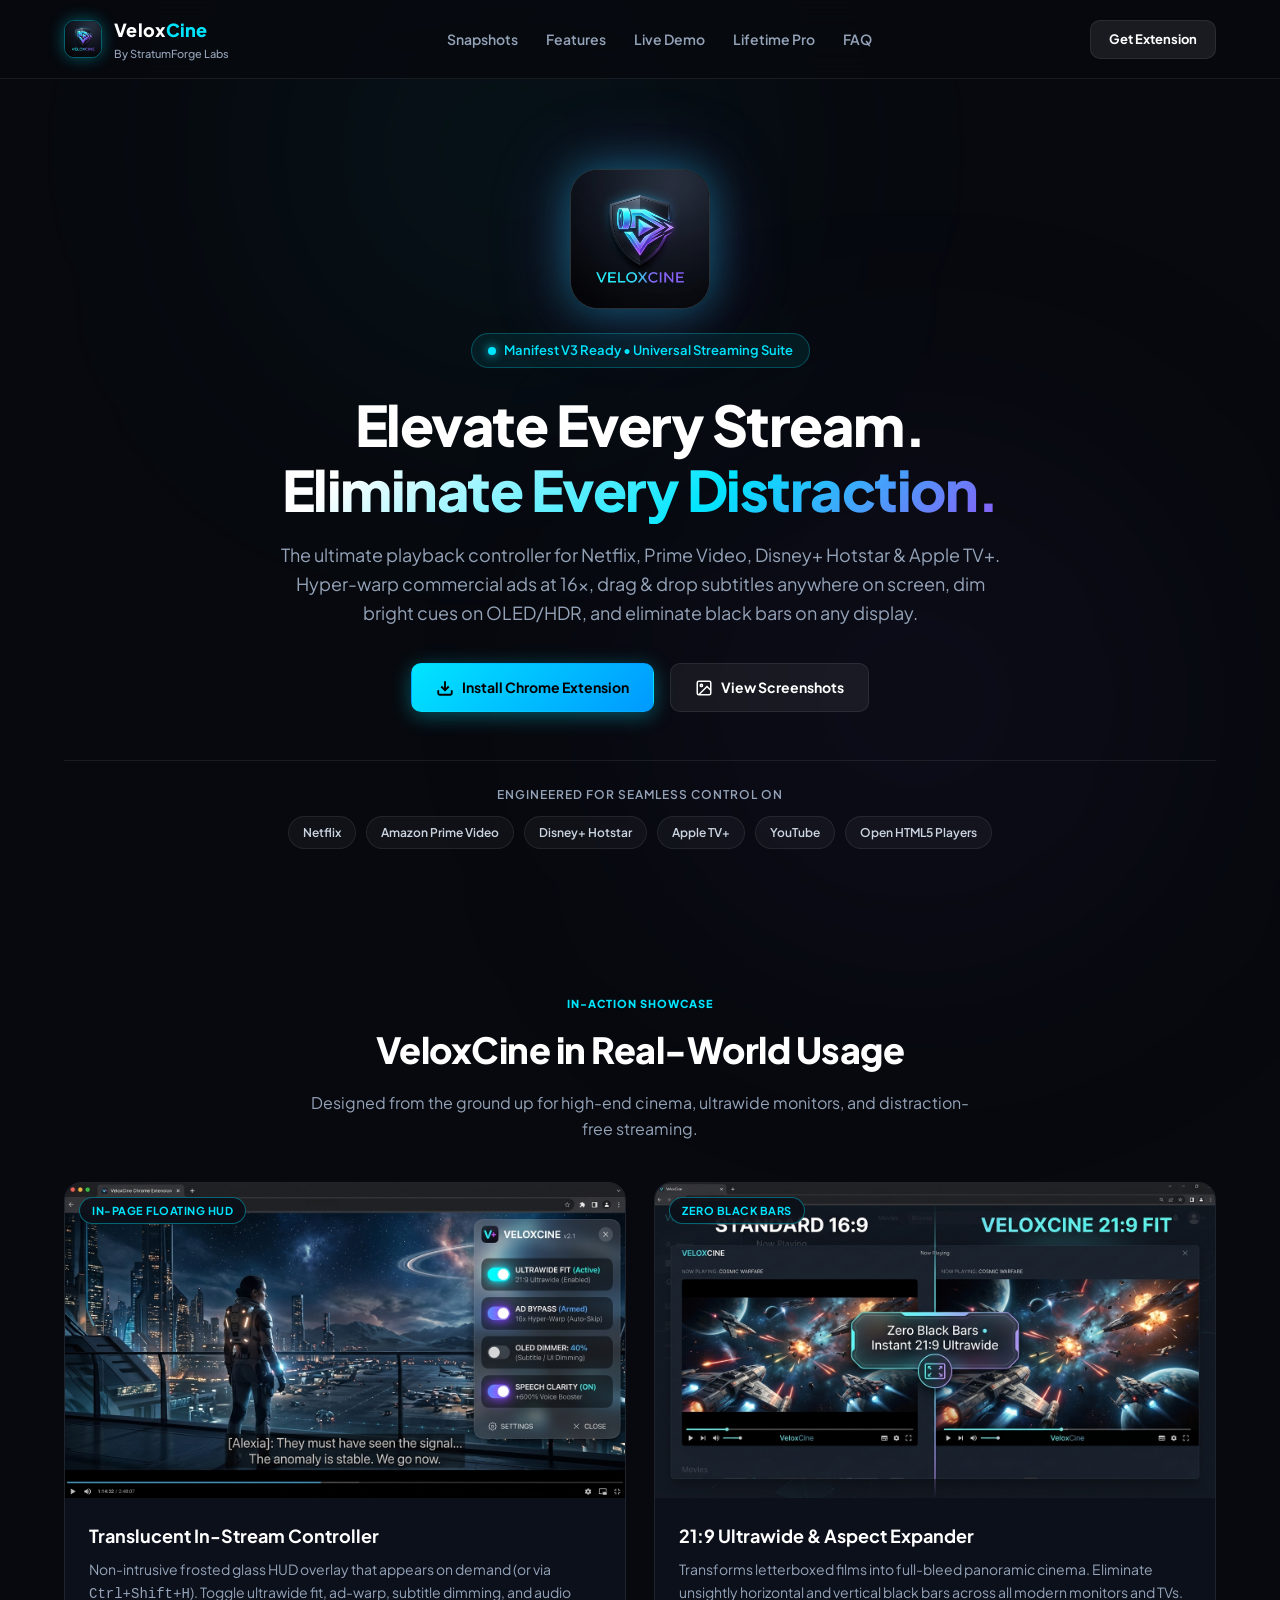
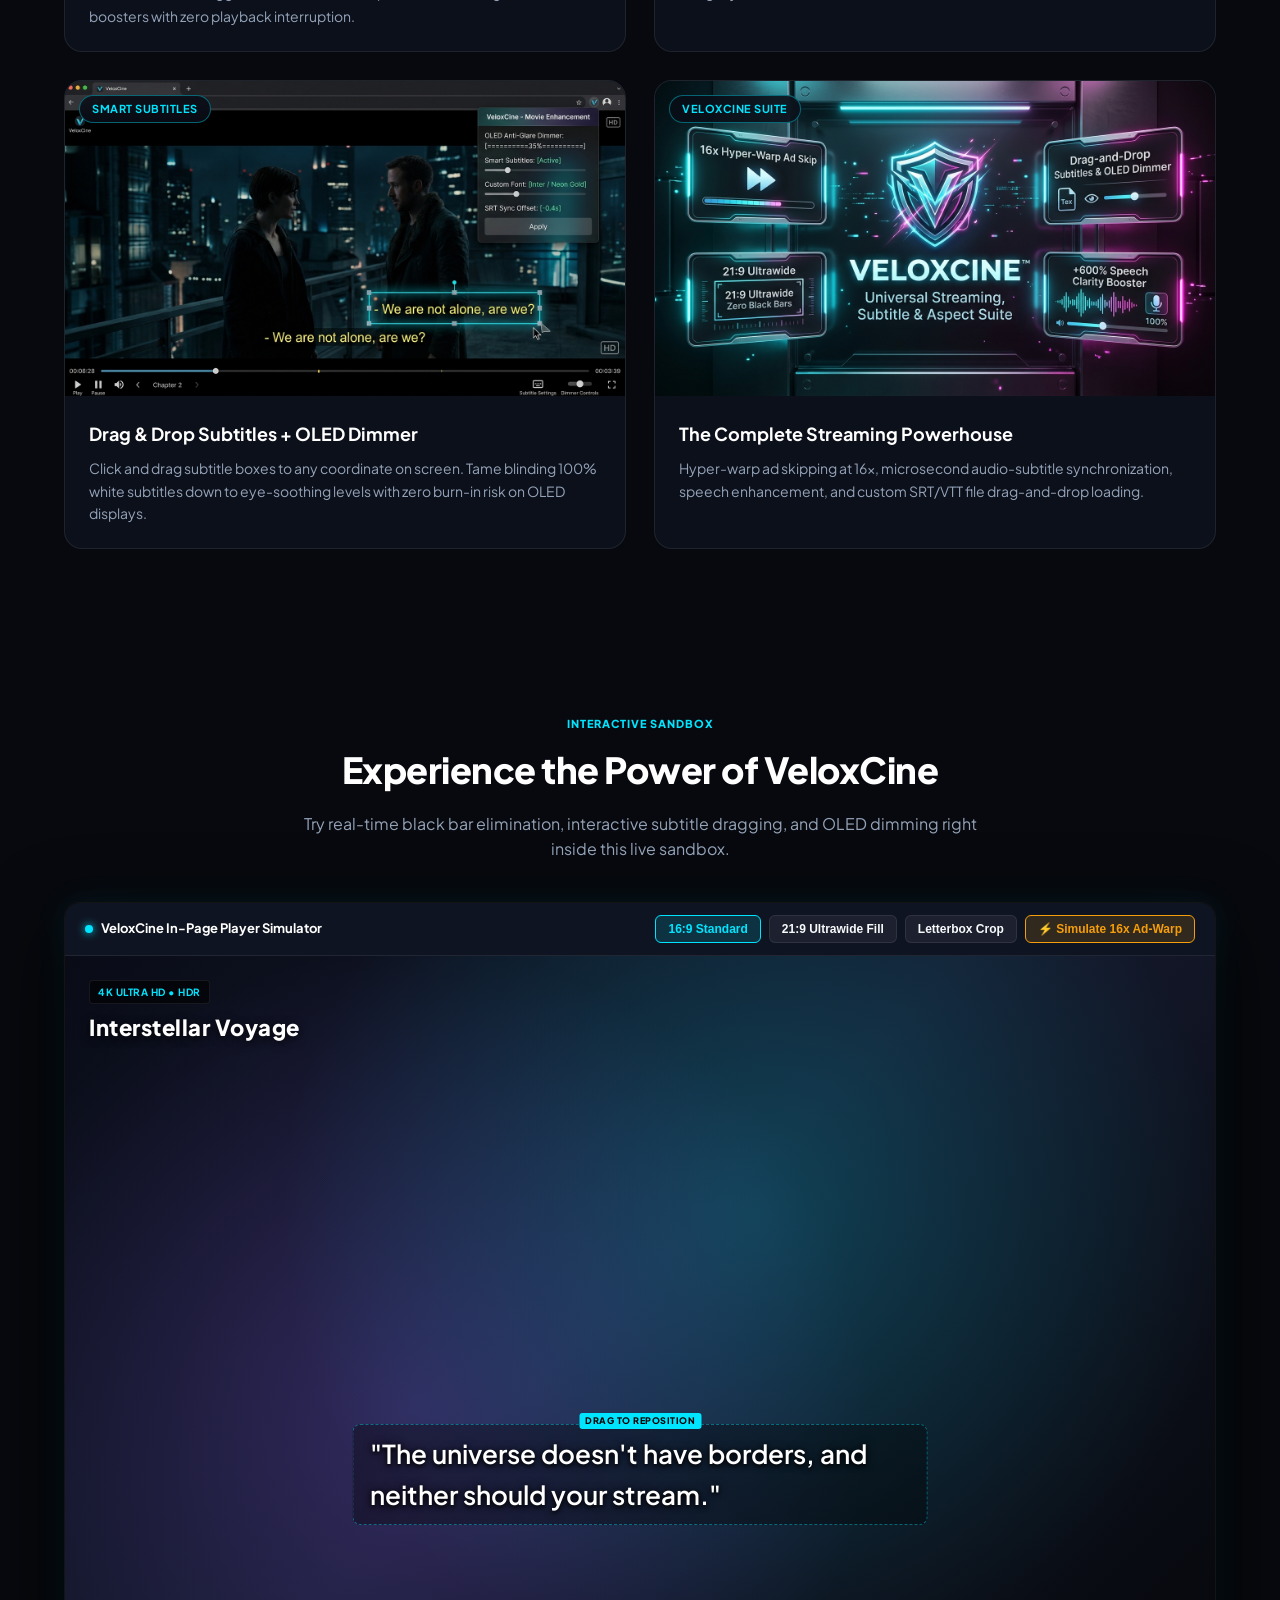
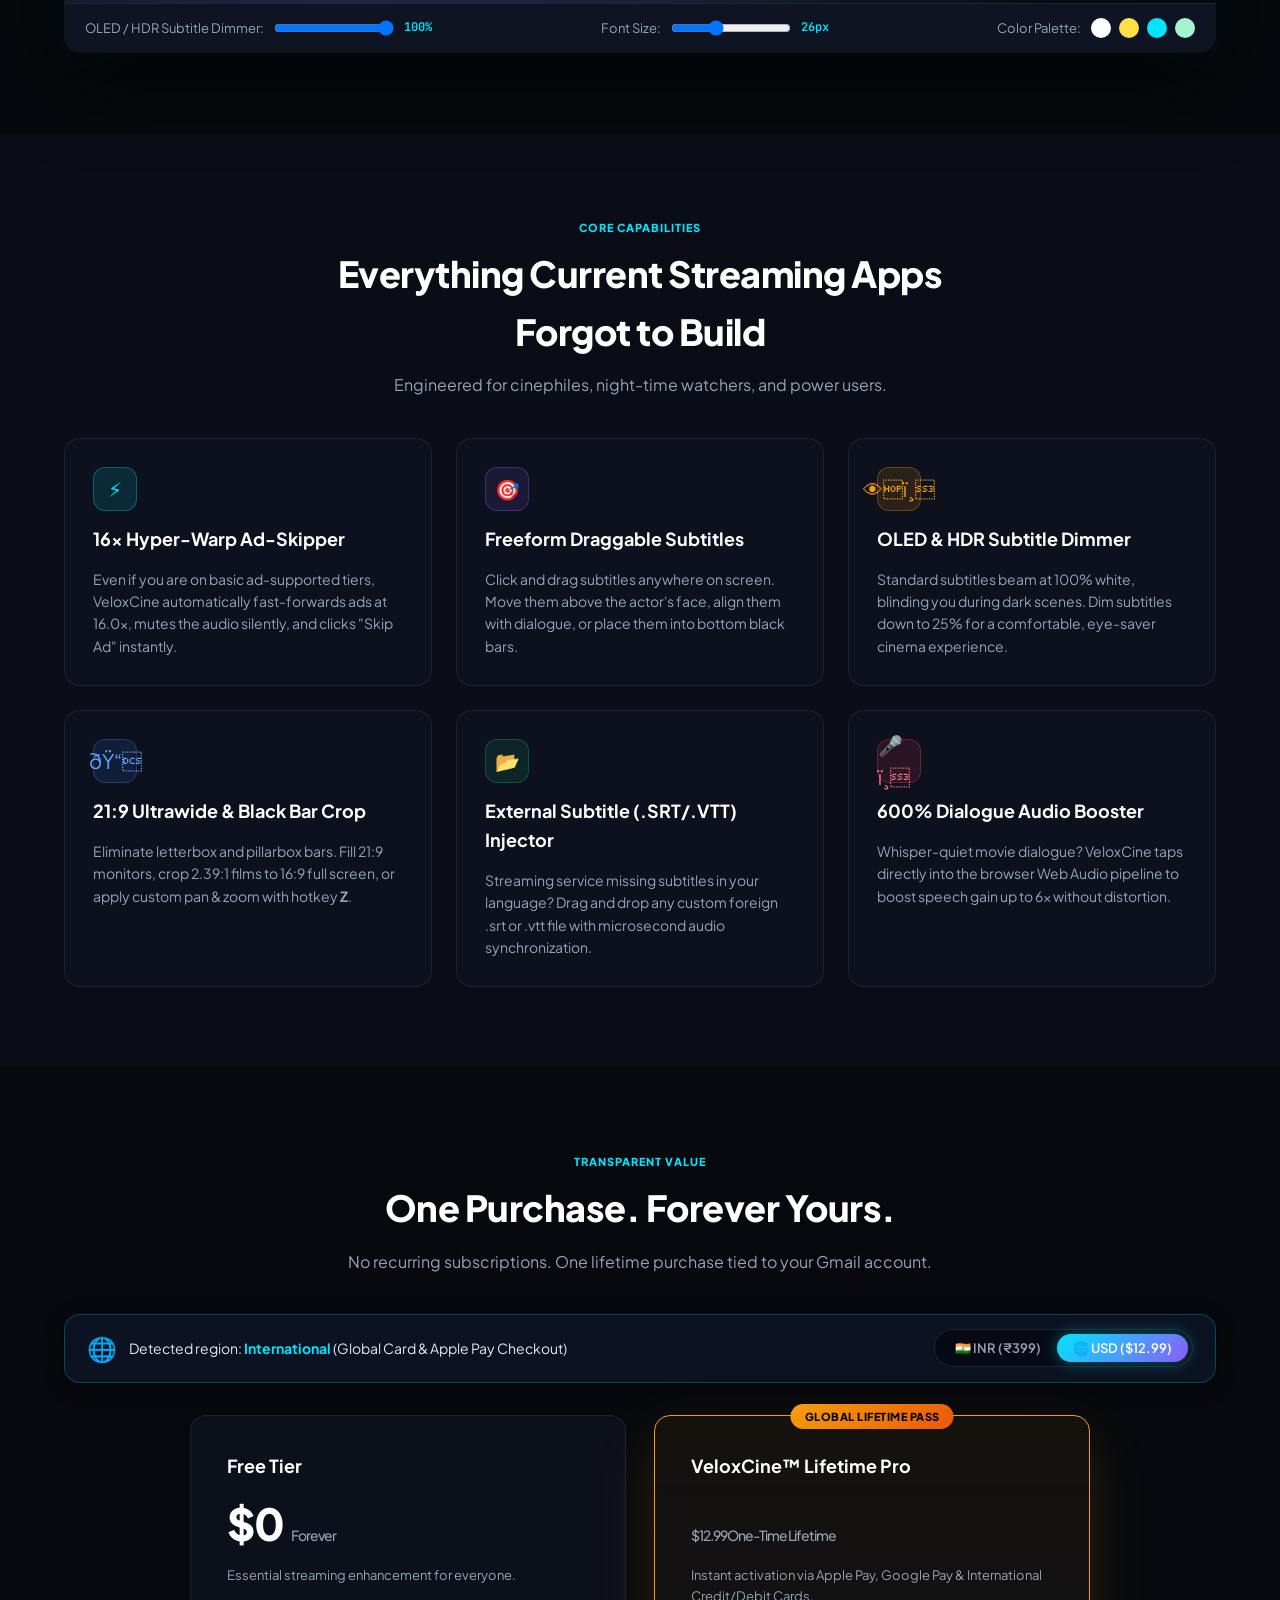
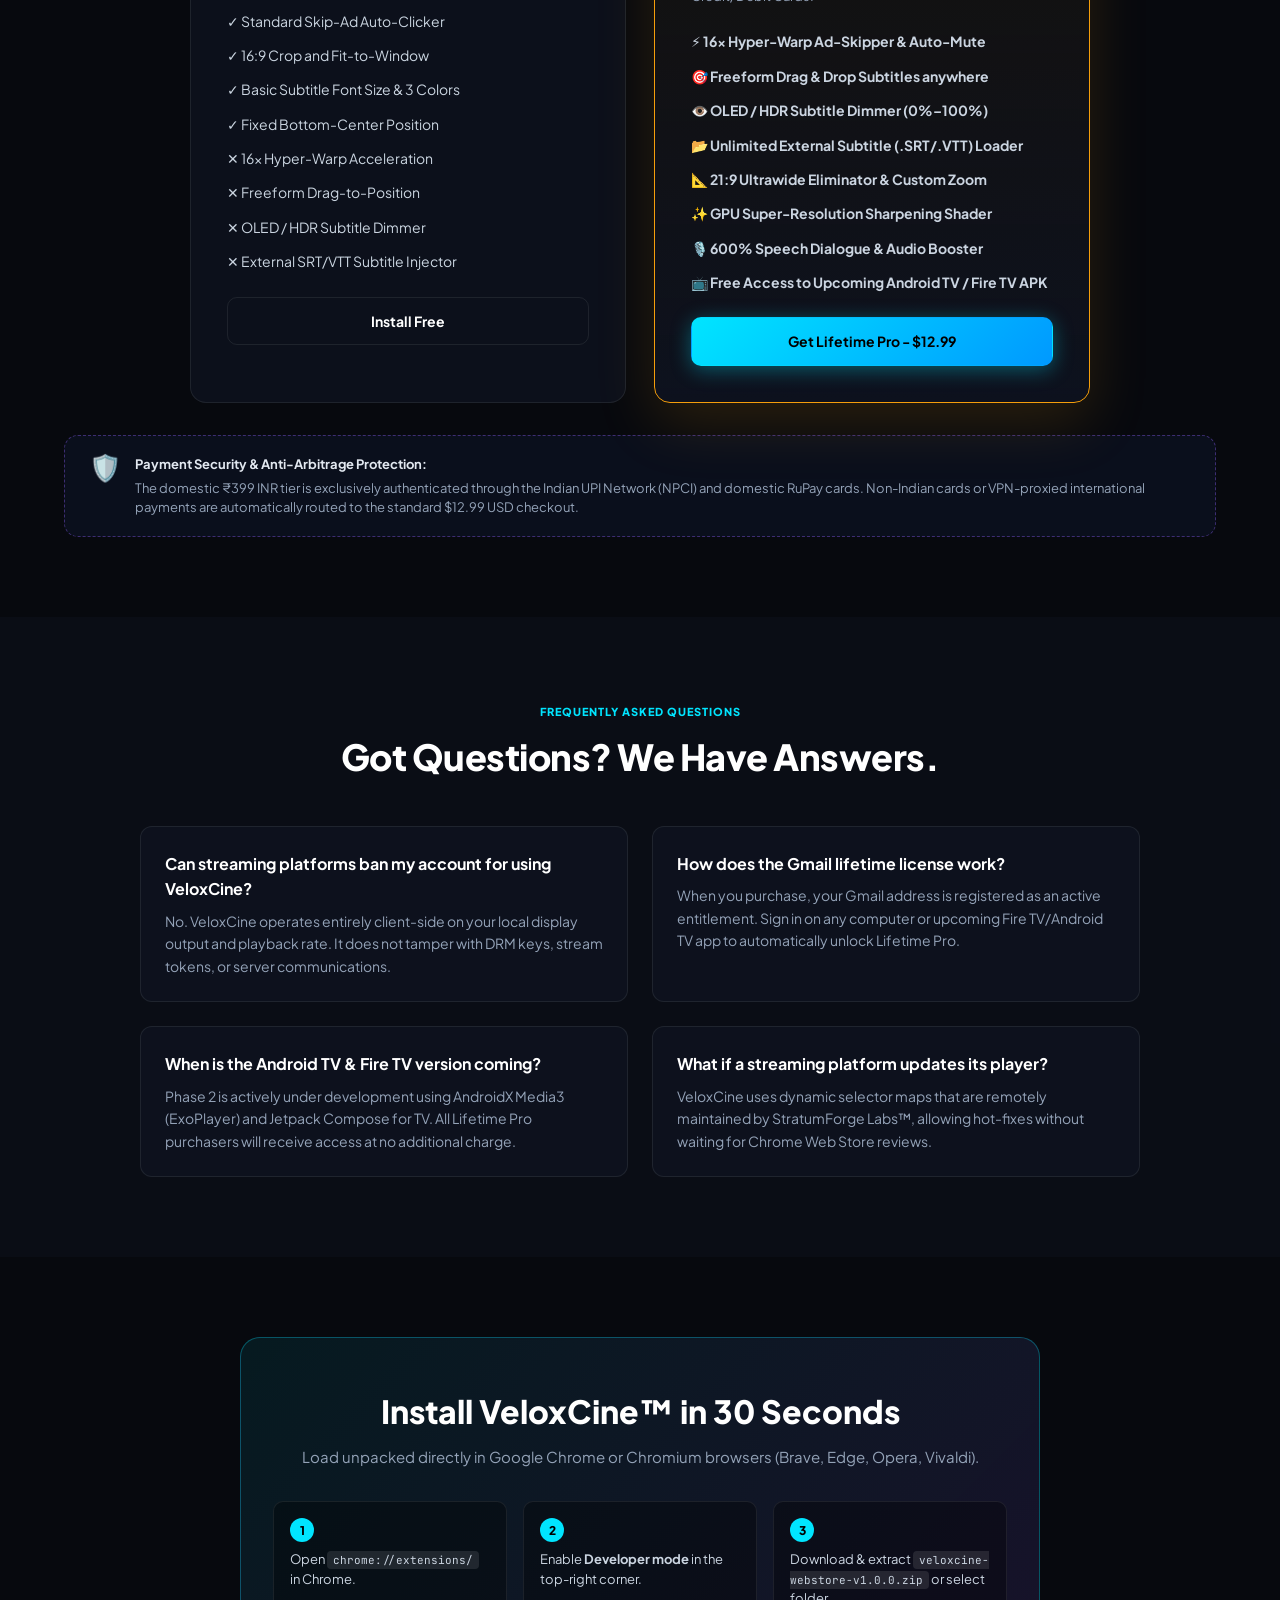
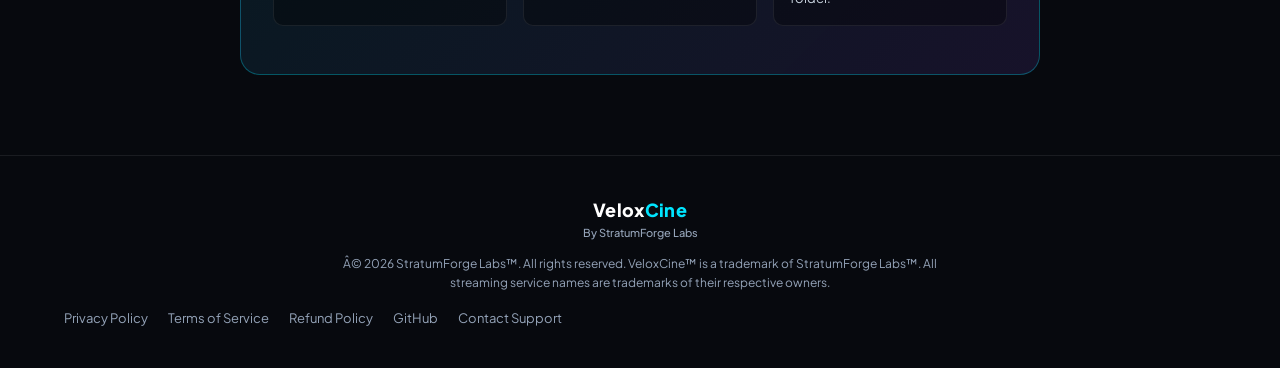
==== commit 86f88cb3: "fix(pages): deploy updated logo, gallery, and dynamic pricing to root of gh-pages" ====
--- a/index.html
+++ b/index.html
@@ -3,8 +3,8 @@
 <head>
   <meta charset="UTF-8">
   <meta name="viewport" content="width=device-width, initial-scale=1.0">
-  <title>VeloxCineâ„¢ | Universal Streaming, Subtitle & Aspect Suite</title>
-  <meta name="description" content="VeloxCineâ„¢ by StratumForge Labsâ„¢ is the universal streaming suite for Netflix, Prime Video, Hotstar & Apple TV+. 16x ad-warp, drag-and-drop subtitles, and 21:9 ultrawide black bar eliminator.">
+  <title>VeloxCine&trade; | Universal Streaming, Subtitle & Aspect Suite</title>
+  <meta name="description" content="VeloxCine&trade; by StratumForge Labs&trade; is the universal streaming suite for Netflix, Prime Video, Hotstar & Apple TV+. 16x ad-warp, drag-and-drop subtitles, and 21:9 ultrawide black bar eliminator.">
   <link rel="icon" type="image/png" href="assets/icon128.png">
   <link rel="stylesheet" href="style.css">
   <link rel="preconnect" href="https://fonts.googleapis.com">
@@ -20,12 +20,10 @@
   <header class="navbar">
     <div class="nav-container">
       <div class="brand">
-        <div class="brand-badge-logo">
-          <img src="assets/icon128.png" alt="VeloxCine Logo" class="brand-logo-img">
-        </div>
+        <img src="assets/icon128.png" alt="VeloxCine Logo" class="brand-logo-img">
         <div class="brand-text">
-          <span class="brand-name">Velox<span>Cine</span>â„¢</span>
-          <span class="brand-studio">By StratumForge Labsâ„¢</span>
+          <span class="brand-name">Velox<span>Cine</span></span>
+          <span class="brand-studio">By StratumForge Labs</span>
         </div>
       </div>
 
@@ -47,12 +45,12 @@
   <section class="hero">
     <div class="container hero-content">
       <div class="hero-brand-emblem">
-        <img src="assets/logo.jpg" alt="VeloxCineâ„¢ Official Emblem" class="hero-logo-large">
+        <img src="assets/logo.jpg" alt="VeloxCine&trade; Official Emblem" class="hero-logo-large">
       </div>
 
       <div class="hero-badge">
         <span class="pulse-dot"></span>
-        <span>Manifest V3 Ready â€¢ Universal Streaming Suite</span>
+        <span>Manifest V3 Ready &bull; Universal Streaming Suite</span>
       </div>
 
       <h1 class="hero-title">
@@ -105,7 +103,7 @@
     <div class="container">
       <div class="section-header">
         <span class="section-badge">IN-ACTION SHOWCASE</span>
-        <h2 class="section-title">VeloxCineâ„¢ in Real-World Usage</h2>
+        <h2 class="section-title">VeloxCine in Real-World Usage</h2>
         <p class="section-desc">Designed from the ground up for high-end cinema, ultrawide monitors, and distraction-free streaming.</p>
       </div>
 
@@ -166,7 +164,7 @@
     <div class="container">
       <div class="section-header">
         <span class="section-badge">INTERACTIVE SANDBOX</span>
-        <h2 class="section-title">Experience the Power of VeloxCineâ„¢</h2>
+        <h2 class="section-title">Experience the Power of VeloxCine</h2>
         <p class="section-desc">Try real-time black bar elimination, interactive subtitle dragging, and OLED dimming right inside this live sandbox.</p>
       </div>
 
@@ -175,13 +173,13 @@
         <div class="sim-toolbar">
           <div class="sim-brand">
             <span class="sim-status-dot"></span>
-            <span>VeloxCineâ„¢ In-Page Player Simulator</span>
+            <span>VeloxCine In-Page Player Simulator</span>
           </div>
           <div class="sim-controls">
             <button class="sim-btn active" data-aspect="16-9">16:9 Standard</button>
             <button class="sim-btn" data-aspect="21-9">21:9 Ultrawide Fill</button>
             <button class="sim-btn" data-aspect="crop">Letterbox Crop</button>
-            <button class="sim-btn btn-warp-trigger" id="demo-ad-warp">âš¡ Simulate 16x Ad-Warp</button>
+            <button class="sim-btn btn-warp-trigger" id="demo-ad-warp">&#9889; Simulate 16x Ad-Warp</button>
           </div>
         </div>
 
@@ -190,7 +188,7 @@
           <div class="sim-video-art" id="sim-video">
             <div class="art-overlay-cinema"></div>
             <div class="sim-scene-elements">
-              <span class="scene-badge">4K ULTRA HD â€¢ HDR</span>
+              <span class="scene-badge">4K ULTRA HD &bull; HDR</span>
               <div class="scene-title">Interstellar Voyage</div>
             </div>
 
@@ -203,9 +201,9 @@
             <!-- Simulated Ad Break Overlay -->
             <div class="sim-ad-overlay" id="sim-ad-overlay">
               <div class="sim-ad-modal">
-                <div class="ad-tag">âš¡ AD BREAK DETECTED</div>
+                <div class="ad-tag">&#9889; AD BREAK DETECTED</div>
                 <div class="ad-speed-meter">SPEED ACCELERATED TO 16.0X</div>
-                <div class="ad-muted-tag">ðŸ”‡ SILENT AUTO-MUTE ACTIVE</div>
+                <div class="ad-muted-tag">&#128266;‡ SILENT AUTO-MUTE ACTIVE</div>
                 <button class="btn-sim-skip" id="btn-sim-skip">Auto-Skipping in 0.05s...</button>
               </div>
             </div>
@@ -251,7 +249,7 @@
 
       <div class="features-grid">
         <div class="feature-card">
-          <div class="feature-icon icon-cyan">âš¡</div>
+          <div class="feature-icon icon-cyan">&#9889;</div>
           <h3 class="feature-title">16x Hyper-Warp Ad-Skipper</h3>
           <p class="feature-desc">
             Even if you are on basic ad-supported tiers, VeloxCine automatically fast-forwards ads at 16.0x, mutes the audio silently, and clicks "Skip Ad" instantly.
@@ -259,7 +257,7 @@
         </div>
 
         <div class="feature-card">
-          <div class="feature-icon icon-purple">ðŸŽ¯</div>
+          <div class="feature-icon icon-purple">&#127919;</div>
           <h3 class="feature-title">Freeform Draggable Subtitles</h3>
           <p class="feature-desc">
             Click and drag subtitles anywhere on screen. Move them above the actor's face, align them with dialogue, or place them into bottom black bars.
@@ -267,7 +265,7 @@
         </div>
 
         <div class="feature-card">
-          <div class="feature-icon icon-gold">ðŸ‘ï¸</div>
+          <div class="feature-icon icon-gold">&#128065;ï¸</div>
           <h3 class="feature-title">OLED & HDR Subtitle Dimmer</h3>
           <p class="feature-desc">
             Standard subtitles beam at 100% white, blinding you during dark scenes. Dim subtitles down to 25% for a comfortable, eye-saver cinema experience.
@@ -283,7 +281,7 @@
         </div>
 
         <div class="feature-card">
-          <div class="feature-icon icon-emerald">ðŸ“‚</div>
+          <div class="feature-icon icon-emerald">&#128194;</div>
           <h3 class="feature-title">External Subtitle (.SRT/.VTT) Injector</h3>
           <p class="feature-desc">
             Streaming service missing subtitles in your language? Drag and drop any custom foreign .srt or .vtt file with microsecond audio synchronization.
@@ -291,7 +289,7 @@
         </div>
 
         <div class="feature-card">
-          <div class="feature-icon icon-rose">ðŸŽ™ï¸</div>
+          <div class="feature-icon icon-rose">&#127908;ï¸</div>
           <h3 class="feature-title">600% Dialogue Audio Booster</h3>
           <p class="feature-desc">
             Whisper-quiet movie dialogue? VeloxCine taps directly into the browser Web Audio pipeline to boost speech gain up to 6x without distortion.
@@ -345,9 +343,9 @@
 
         <!-- Lifetime Pro Card -->
         <div class="pricing-card popular">
-          <div class="popular-badge" id="popular-badge">BEST VALUE • ONE-TIME PURCHASE</div>
+          <div class="popular-badge" id="popular-badge">BEST VALUE &bull; ONE-TIME PURCHASE</div>
           <div class="card-header">
-            <span class="tier-name">VeloxCine™ Lifetime Pro</span>
+            <span class="tier-name">VeloxCine&trade; Lifetime Pro</span>
             <div class="price" id="pro-price-display">
               <span class="price-val">₹399</span>
               <span class="price-period">Lifetime License</span>
@@ -411,7 +409,7 @@
         </div>
         <div class="faq-item">
           <h4>What if a streaming platform updates its player?</h4>
-          <p>VeloxCine uses dynamic selector maps that are remotely maintained by StratumForge Labsâ„¢, allowing hot-fixes without waiting for Chrome Web Store reviews.</p>
+          <p>VeloxCine uses dynamic selector maps that are remotely maintained by StratumForge Labs&trade;, allowing hot-fixes without waiting for Chrome Web Store reviews.</p>
         </div>
       </div>
     </div>
@@ -420,7 +418,7 @@
   <!-- Download & Installation Guide Section -->
   <section class="download-section" id="download">
     <div class="container download-box">
-      <h2>Install VeloxCineâ„¢ in 30 Seconds</h2>
+      <h2>Install VeloxCine&trade; in 30 Seconds</h2>
       <p>Load unpacked directly in Google Chrome or Chromium browsers (Brave, Edge, Opera, Vivaldi).</p>
       
       <div class="install-steps">
@@ -451,16 +449,18 @@
     <div class="container footer-content">
       <div class="footer-brand">
         <div class="brand-text">
-          <span class="brand-name">Velox<span>Cine</span>â„¢</span>
-          <span class="brand-studio">By StratumForge Labsâ„¢</span>
+          <span class="brand-name">Velox<span>Cine</span></span>
+          <span class="brand-studio">By StratumForge Labs</span>
         </div>
         <p class="footer-copyright">
-          Â© 2026 StratumForge Labsâ„¢. All rights reserved. VeloxCineâ„¢ is a trademark of StratumForge Labsâ„¢. All streaming service names are trademarks of their respective owners.
+          Â© 2026 StratumForge Labs&trade;. All rights reserved. VeloxCine&trade; is a trademark of StratumForge Labs&trade;. All streaming service names are trademarks of their respective owners.
         </p>
       </div>
-      <div class="footer-links">
+            <div class="footer-links">
         <a href="privacy.html">Privacy Policy</a>
-        <a href="https://github.com/stratumforge/veloxcine" target="_blank" rel="noopener">GitHub Repository</a>
+        <a href="terms.html">Terms of Service</a>
+        <a href="refund.html">Refund Policy</a>
+        <a href="https://github.com/stratumforge/veloxcine" target="_blank" rel="noopener">GitHub</a>
         <a href="mailto:forgestratum@gmail.com">Contact Support</a>
       </div>
     </div>
--- a/style.css
+++ b/style.css
@@ -1212,3 +1212,25 @@
     align-items: flex-start;
   }
 }
+
+/* Refined Brand Logo */
+.brand-logo-img {
+  width: 38px;
+  height: 38px;
+  border-radius: 10px;
+  object-fit: cover;
+  border: 1px solid rgba(0, 229, 255, 0.4);
+  box-shadow: 0 0 16px rgba(0, 229, 255, 0.35);
+  display: block;
+}
+
+.sim-controls {
+  display: flex;
+  align-items: center;
+  gap: 8px;
+  flex-wrap: wrap;
+}
+
+.btn-warp-trigger {
+  white-space: nowrap;
+}
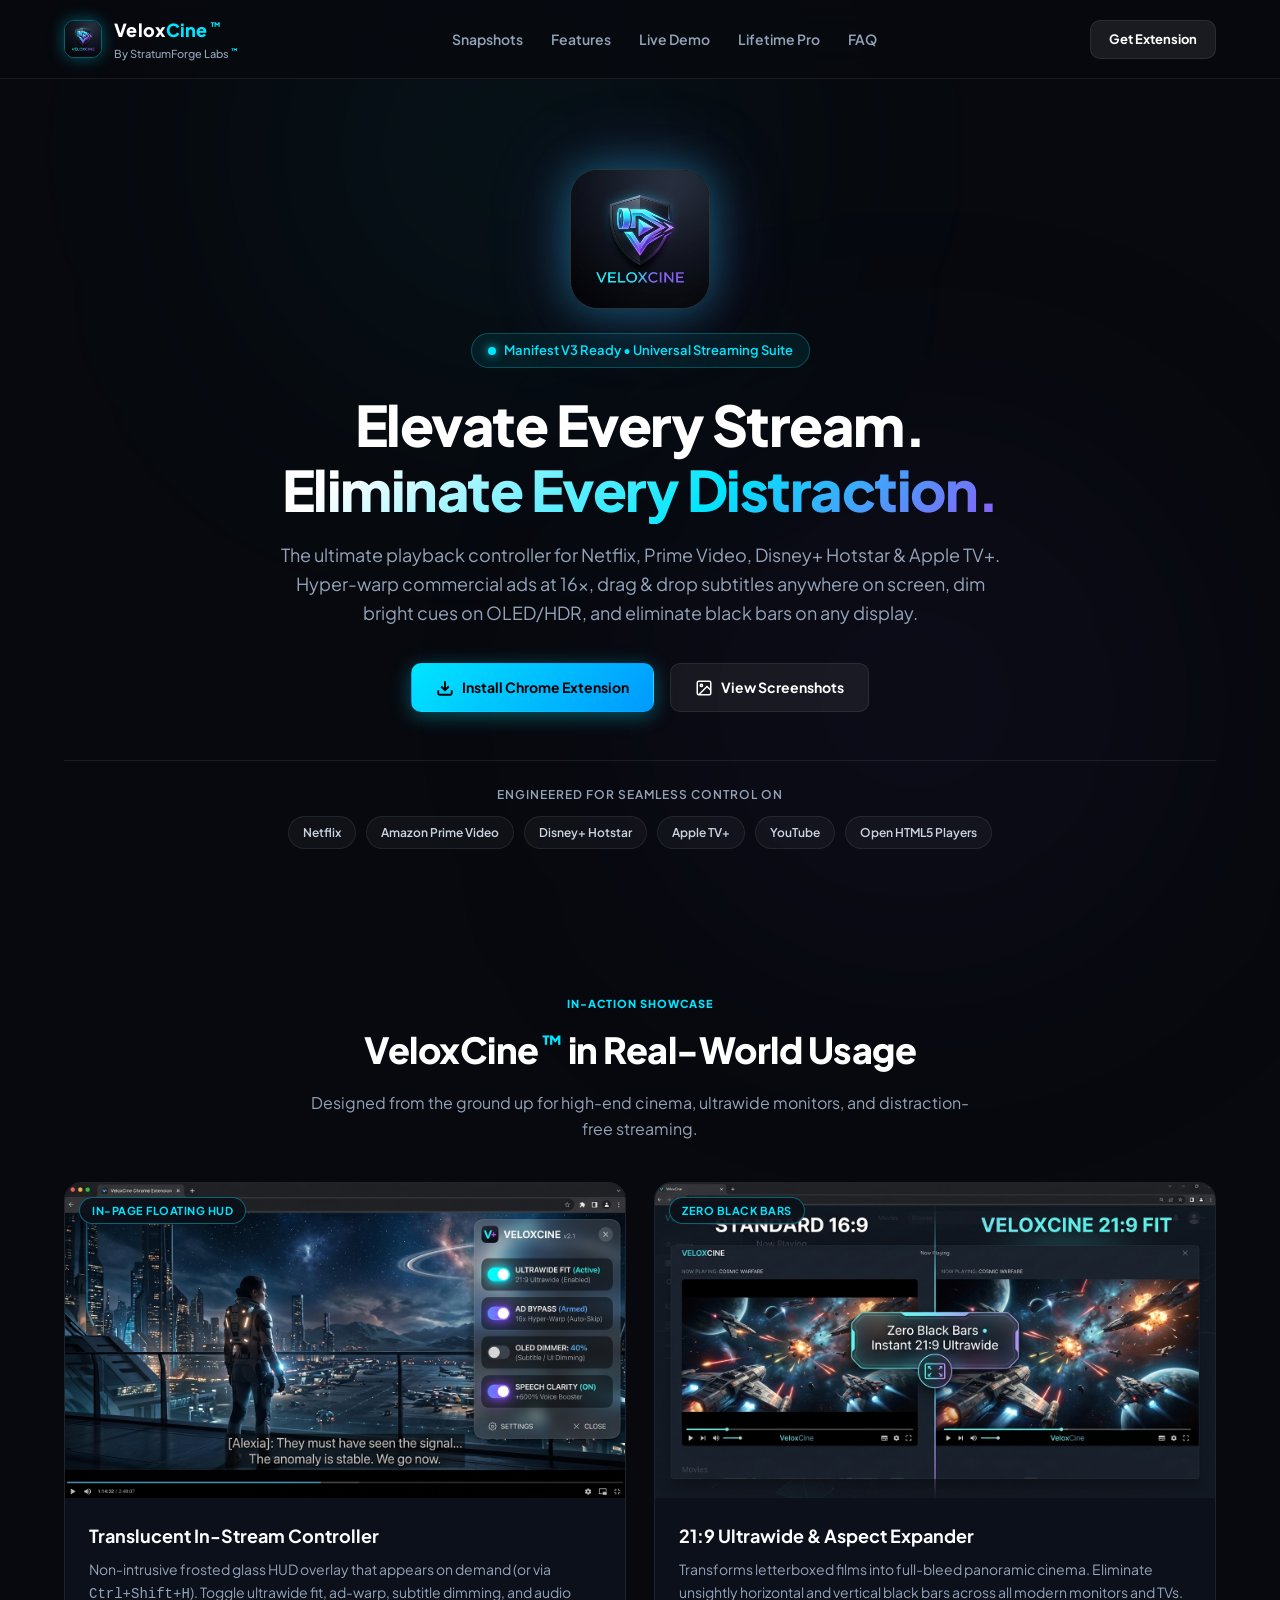
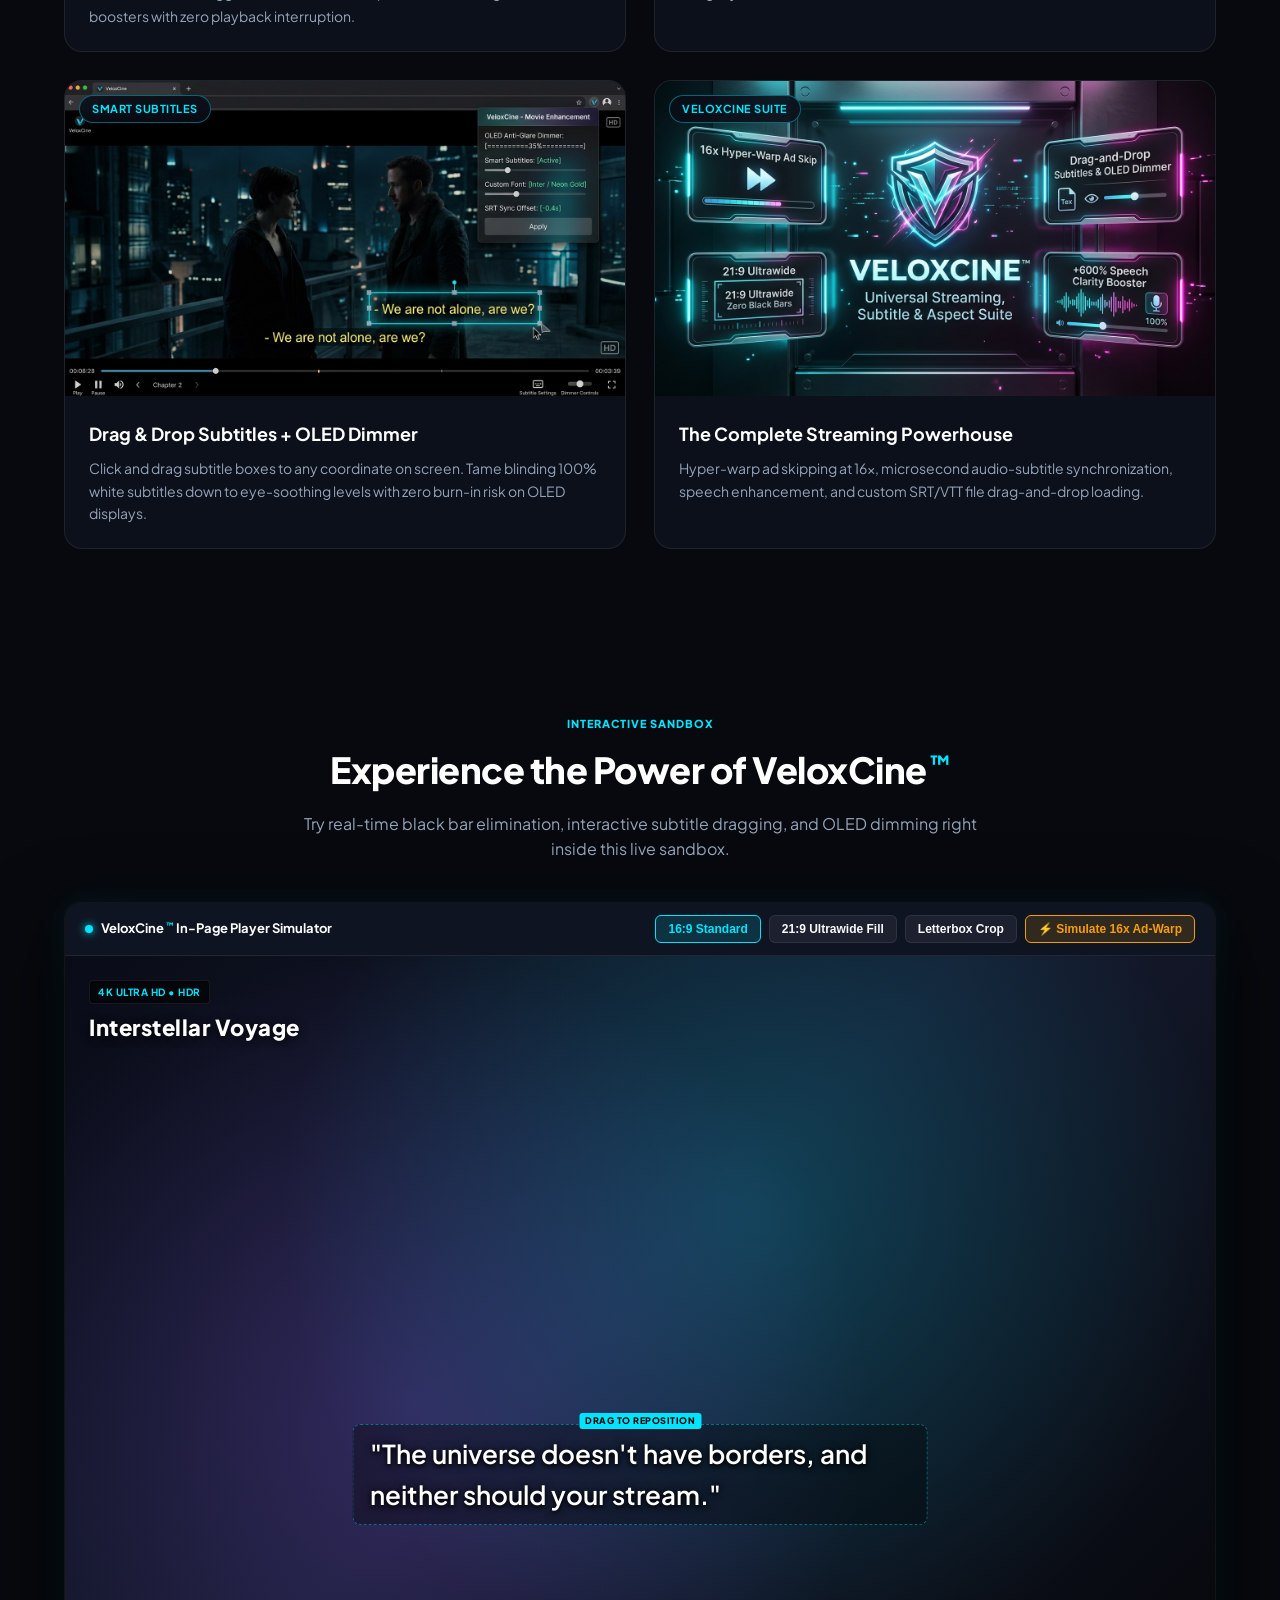
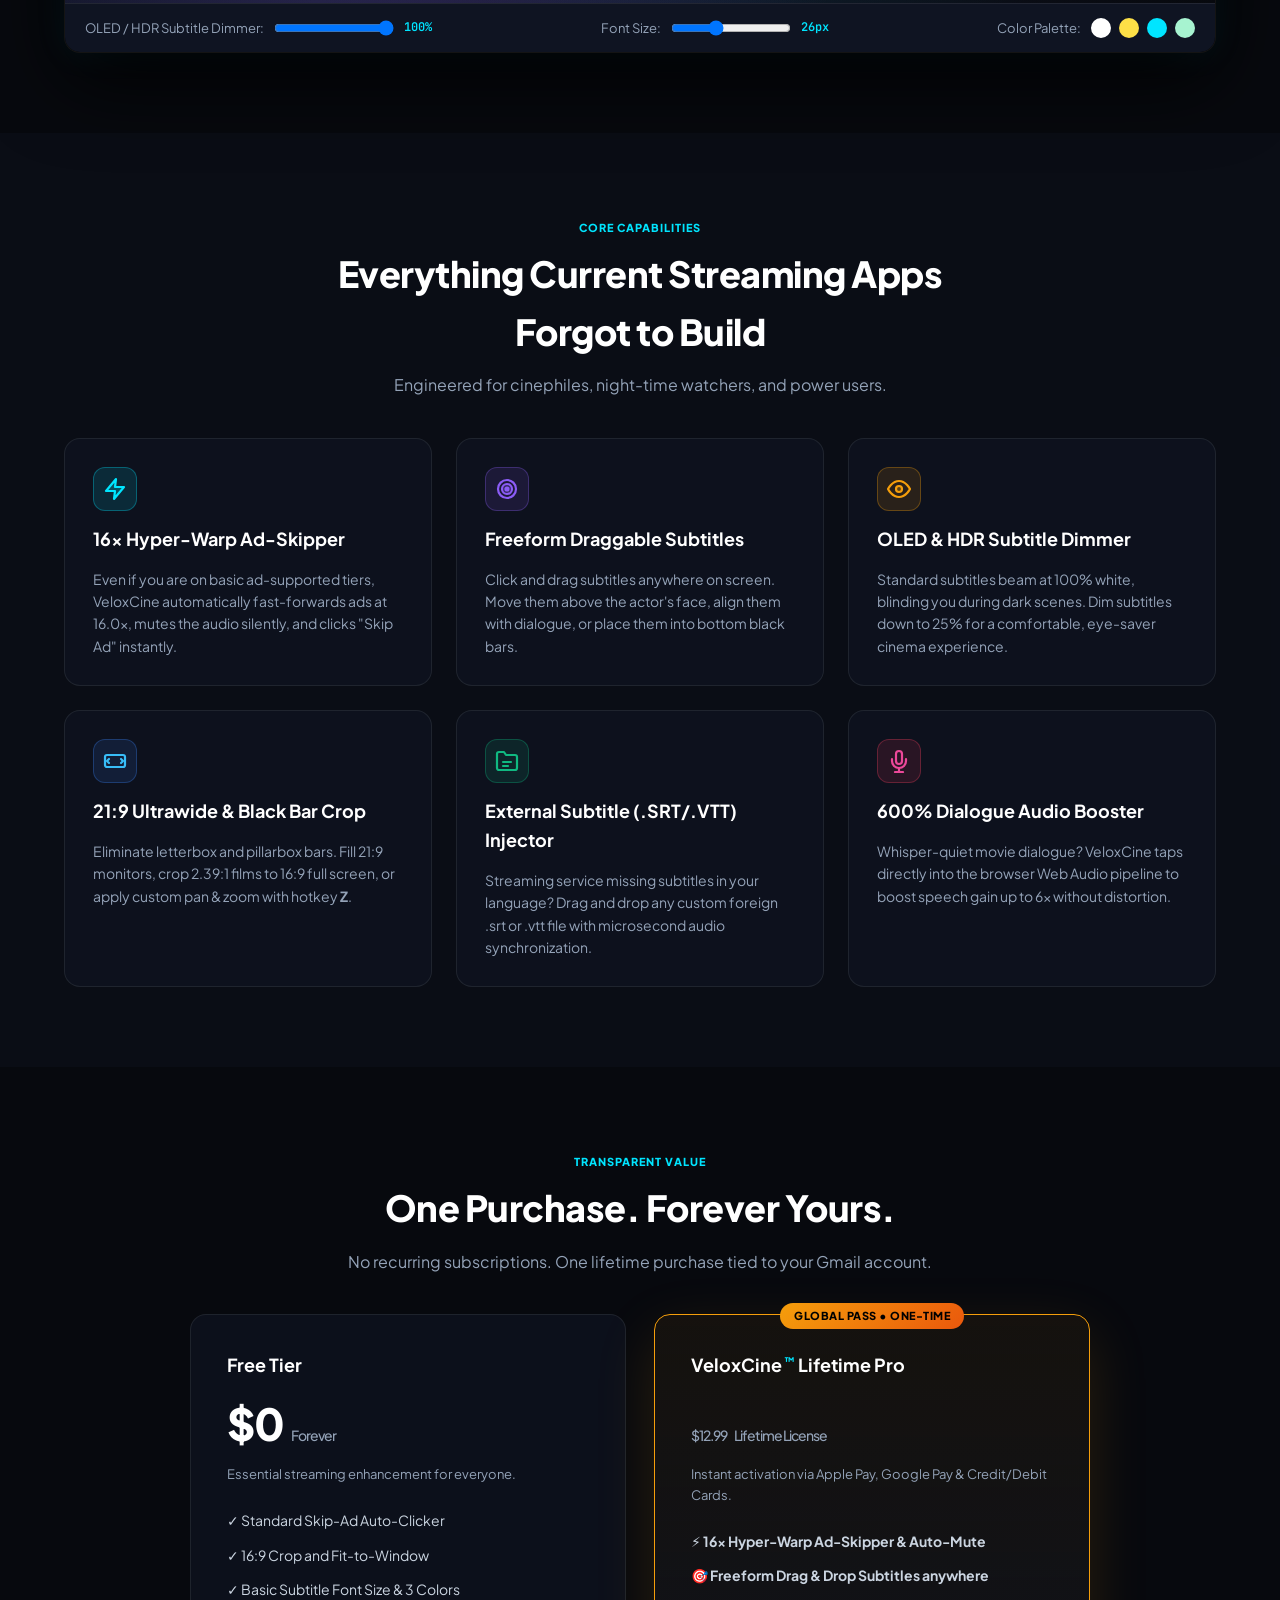
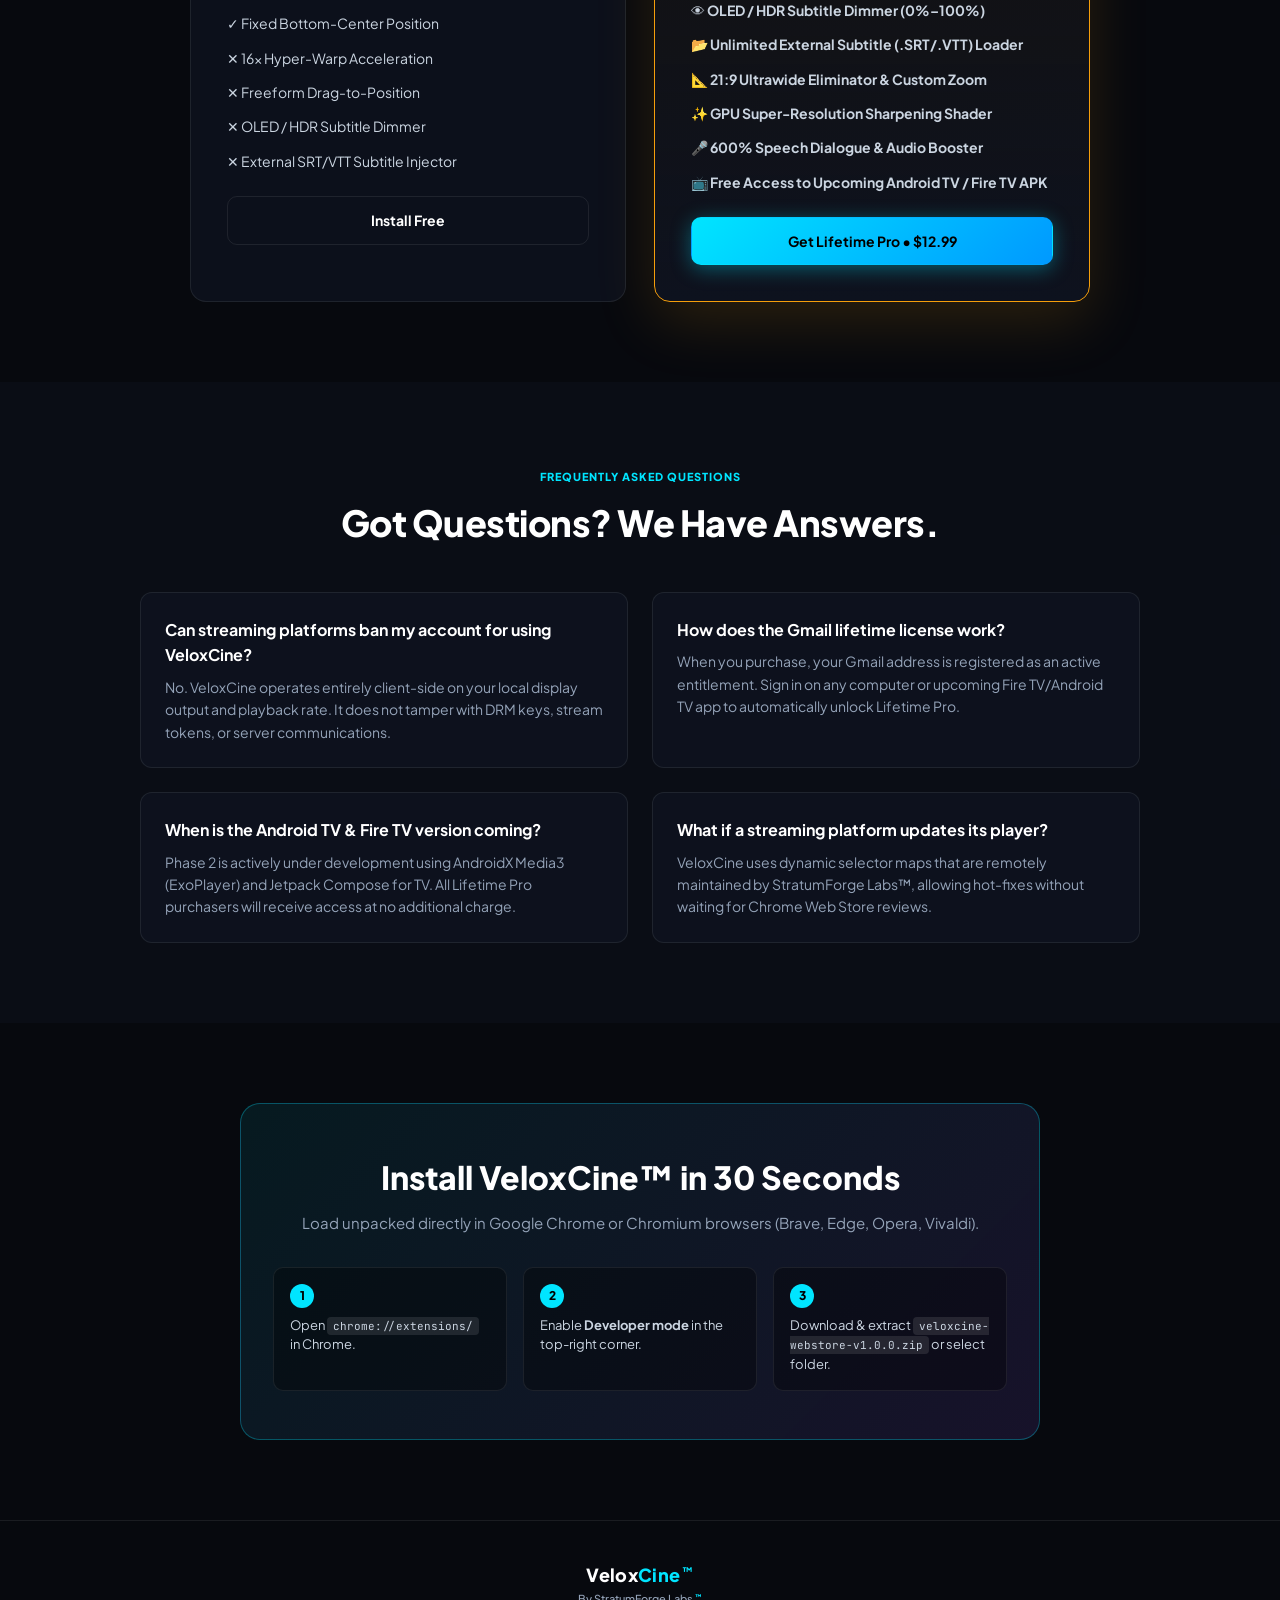
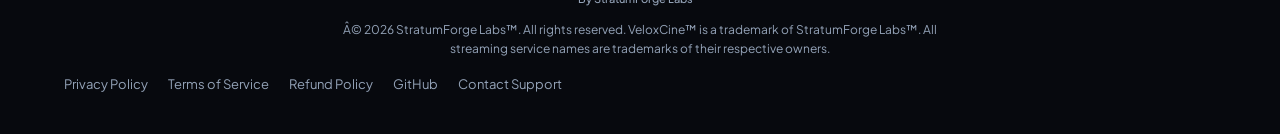
==== commit eda92cce: "feat: replace card icons with clean SVGs, restore TM branding, and make geo-pricing seamless and inv" ====
--- a/index.html
+++ b/index.html
@@ -22,8 +22,8 @@
       <div class="brand">
         <img src="assets/icon128.png" alt="VeloxCine Logo" class="brand-logo-img">
         <div class="brand-text">
-          <span class="brand-name">Velox<span>Cine</span></span>
-          <span class="brand-studio">By StratumForge Labs</span>
+          <span class="brand-name">Velox<span>Cine</span><sup class="tm">&#8482;</sup></span>
+          <span class="brand-studio">By StratumForge Labs<sup class="tm">&#8482;</sup></span>
         </div>
       </div>
 
@@ -103,7 +103,7 @@
     <div class="container">
       <div class="section-header">
         <span class="section-badge">IN-ACTION SHOWCASE</span>
-        <h2 class="section-title">VeloxCine in Real-World Usage</h2>
+        <h2 class="section-title">VeloxCine<sup class="tm">&#8482;</sup> in Real-World Usage</h2>
         <p class="section-desc">Designed from the ground up for high-end cinema, ultrawide monitors, and distraction-free streaming.</p>
       </div>
 
@@ -164,7 +164,7 @@
     <div class="container">
       <div class="section-header">
         <span class="section-badge">INTERACTIVE SANDBOX</span>
-        <h2 class="section-title">Experience the Power of VeloxCine</h2>
+        <h2 class="section-title">Experience the Power of VeloxCine<sup class="tm">&#8482;</sup></h2>
         <p class="section-desc">Try real-time black bar elimination, interactive subtitle dragging, and OLED dimming right inside this live sandbox.</p>
       </div>
 
@@ -173,7 +173,7 @@
         <div class="sim-toolbar">
           <div class="sim-brand">
             <span class="sim-status-dot"></span>
-            <span>VeloxCine In-Page Player Simulator</span>
+            <span>VeloxCine<sup class="tm">&#8482;</sup> In-Page Player Simulator</span>
           </div>
           <div class="sim-controls">
             <button class="sim-btn active" data-aspect="16-9">16:9 Standard</button>
@@ -249,7 +249,11 @@
 
       <div class="features-grid">
         <div class="feature-card">
-          <div class="feature-icon icon-cyan">&#9889;</div>
+          <div class="feature-icon icon-cyan">
+            <svg width="24" height="24" viewBox="0 0 24 24" fill="none" stroke="#00e5ff" stroke-width="2.2" stroke-linecap="round" stroke-linejoin="round">
+              <polygon points="13 2 3 14 12 14 11 22 21 10 12 10 13 2" fill="rgba(0, 229, 255, 0.2)"></polygon>
+            </svg>
+          </div>
           <h3 class="feature-title">16x Hyper-Warp Ad-Skipper</h3>
           <p class="feature-desc">
             Even if you are on basic ad-supported tiers, VeloxCine automatically fast-forwards ads at 16.0x, mutes the audio silently, and clicks "Skip Ad" instantly.
@@ -257,7 +261,13 @@
         </div>
 
         <div class="feature-card">
-          <div class="feature-icon icon-purple">&#127919;</div>
+          <div class="feature-icon icon-purple">
+            <svg width="24" height="24" viewBox="0 0 24 24" fill="none" stroke="#8b5cf6" stroke-width="2.2" stroke-linecap="round" stroke-linejoin="round">
+              <circle cx="12" cy="12" r="9"></circle>
+              <circle cx="12" cy="12" r="5" fill="rgba(139, 92, 246, 0.25)"></circle>
+              <circle cx="12" cy="12" r="1.5" fill="#8b5cf6"></circle>
+            </svg>
+          </div>
           <h3 class="feature-title">Freeform Draggable Subtitles</h3>
           <p class="feature-desc">
             Click and drag subtitles anywhere on screen. Move them above the actor's face, align them with dialogue, or place them into bottom black bars.
@@ -265,7 +275,12 @@
         </div>
 
         <div class="feature-card">
-          <div class="feature-icon icon-gold">&#128065;ï¸</div>
+          <div class="feature-icon icon-gold">
+            <svg width="24" height="24" viewBox="0 0 24 24" fill="none" stroke="#f59e0b" stroke-width="2.2" stroke-linecap="round" stroke-linejoin="round">
+              <path d="M1 12s4-8 11-8 11 8 11 8-4 8-11 8-11-8-11-8z"></path>
+              <circle cx="12" cy="12" r="3" fill="rgba(245, 158, 11, 0.25)"></circle>
+            </svg>
+          </div>
           <h3 class="feature-title">OLED & HDR Subtitle Dimmer</h3>
           <p class="feature-desc">
             Standard subtitles beam at 100% white, blinding you during dark scenes. Dim subtitles down to 25% for a comfortable, eye-saver cinema experience.
@@ -273,7 +288,12 @@
         </div>
 
         <div class="feature-card">
-          <div class="feature-icon icon-blue">ðŸ“</div>
+          <div class="feature-icon icon-blue">
+            <svg width="24" height="24" viewBox="0 0 24 24" fill="none" stroke="#38bdf8" stroke-width="2.2" stroke-linecap="round" stroke-linejoin="round">
+              <rect x="2" y="6" width="20" height="12" rx="2"></rect>
+              <path d="M6 10l-2 2 2 2M18 10l2 2-2 2"></path>
+            </svg>
+          </div>
           <h3 class="feature-title">21:9 Ultrawide & Black Bar Crop</h3>
           <p class="feature-desc">
             Eliminate letterbox and pillarbox bars. Fill 21:9 monitors, crop 2.39:1 films to 16:9 full screen, or apply custom pan & zoom with hotkey <strong>Z</strong>.
@@ -281,7 +301,13 @@
         </div>
 
         <div class="feature-card">
-          <div class="feature-icon icon-emerald">&#128194;</div>
+          <div class="feature-icon icon-emerald">
+            <svg width="24" height="24" viewBox="0 0 24 24" fill="none" stroke="#10b981" stroke-width="2.2" stroke-linecap="round" stroke-linejoin="round">
+              <path d="M22 19a2 2 0 0 1-2 2H4a2 2 0 0 1-2-2V5a2 2 0 0 1 2-2h5l2 3h9a2 2 0 0 1 2 2z"></path>
+              <line x1="8" y1="13" x2="16" y2="13"></line>
+              <line x1="8" y1="17" x2="13" y2="17"></line>
+            </svg>
+          </div>
           <h3 class="feature-title">External Subtitle (.SRT/.VTT) Injector</h3>
           <p class="feature-desc">
             Streaming service missing subtitles in your language? Drag and drop any custom foreign .srt or .vtt file with microsecond audio synchronization.
@@ -289,7 +315,14 @@
         </div>
 
         <div class="feature-card">
-          <div class="feature-icon icon-rose">&#127908;ï¸</div>
+          <div class="feature-icon icon-rose">
+            <svg width="24" height="24" viewBox="0 0 24 24" fill="none" stroke="#ec4899" stroke-width="2.2" stroke-linecap="round" stroke-linejoin="round">
+              <path d="M12 2a3 3 0 0 0-3 3v7a3 3 0 0 0 6 0V5a3 3 0 0 0-3-3z"></path>
+              <path d="M19 10v2a7 7 0 0 1-14 0v-2"></path>
+              <line x1="12" y1="19" x2="12" y2="23"></line>
+              <line x1="8" y1="23" x2="16" y2="23"></line>
+            </svg>
+          </div>
           <h3 class="feature-title">600% Dialogue Audio Booster</h3>
           <p class="feature-desc">
             Whisper-quiet movie dialogue? VeloxCine taps directly into the browser Web Audio pipeline to boost speech gain up to 6x without distortion.
@@ -308,18 +341,6 @@
         <p class="section-desc">No recurring subscriptions. One lifetime purchase tied to your Gmail account.</p>
       </div>
 
-      <!-- Geolocation Currency Bar & Anti-VPN Verification Notice -->
-      <div class="pricing-region-banner" id="pricing-region-banner">
-        <div class="region-detected">
-          <span class="region-icon" id="region-flag">🇮🇳</span>
-          <span class="region-text" id="region-status">Detecting regional pricing...</span>
-        </div>
-        <div class="currency-toggle">
-          <button class="curr-btn active" id="btn-inr" onclick="setCurrency('INR', true)">🇮🇳 INR (₹399)</button>
-          <button class="curr-btn" id="btn-usd" onclick="setCurrency('USD', true)">🌐 USD ($12.99)</button>
-        </div>
-      </div>
-
       <div class="pricing-grid">
         <!-- Free Tier Card -->
         <div class="pricing-card">
@@ -329,14 +350,14 @@
             <p class="tier-desc">Essential streaming enhancement for everyone.</p>
           </div>
           <ul class="perks-list">
-            <li>✓ Standard Skip-Ad Auto-Clicker</li>
-            <li>✓ 16:9 Crop and Fit-to-Window</li>
-            <li>✓ Basic Subtitle Font Size & 3 Colors</li>
-            <li>✓ Fixed Bottom-Center Position</li>
-            <li class="disabled">✕ 16x Hyper-Warp Acceleration</li>
-            <li class="disabled">✕ Freeform Drag-to-Position</li>
-            <li class="disabled">✕ OLED / HDR Subtitle Dimmer</li>
-            <li class="disabled">✕ External SRT/VTT Subtitle Injector</li>
+            <li>&#10003; Standard Skip-Ad Auto-Clicker</li>
+            <li>&#10003; 16:9 Crop and Fit-to-Window</li>
+            <li>&#10003; Basic Subtitle Font Size & 3 Colors</li>
+            <li>&#10003; Fixed Bottom-Center Position</li>
+            <li class="disabled">&#10005; 16x Hyper-Warp Acceleration</li>
+            <li class="disabled">&#10005; Freeform Drag-to-Position</li>
+            <li class="disabled">&#10005; OLED / HDR Subtitle Dimmer</li>
+            <li class="disabled">&#10005; External SRT/VTT Subtitle Injector</li>
           </ul>
           <a href="#download" class="btn btn-outline">Install Free</a>
         </div>
@@ -345,42 +366,28 @@
         <div class="pricing-card popular">
           <div class="popular-badge" id="popular-badge">BEST VALUE &bull; ONE-TIME PURCHASE</div>
           <div class="card-header">
-            <span class="tier-name">VeloxCine&trade; Lifetime Pro</span>
+            <span class="tier-name">VeloxCine<sup class="tm">&#8482;</sup> Lifetime Pro</span>
             <div class="price" id="pro-price-display">
-              <span class="price-val">₹399</span>
+              <span class="price-val" id="price-val">&#8377;399</span>
               <span class="price-period">Lifetime License</span>
             </div>
             <p class="tier-desc" id="pro-payment-desc">
-              Instant activation with UPI (Google Pay, PhonePe, Paytm) & RuPay.
+              Instant activation with UPI (Google Pay, PhonePe, Paytm, CRED) &amp; RuPay.
             </p>
           </div>
           <ul class="perks-list">
-            <li>⚡ <strong>16x Hyper-Warp Ad-Skipper & Auto-Mute</strong></li>
-            <li>🎯 <strong>Freeform Drag & Drop Subtitles anywhere</strong></li>
-            <li>👁️ <strong>OLED / HDR Subtitle Dimmer (0%–100%)</strong></li>
-            <li>📂 <strong>Unlimited External Subtitle (.SRT/.VTT) Loader</strong></li>
-            <li>📐 <strong>21:9 Ultrawide Eliminator & Custom Zoom</strong></li>
-            <li>✨ <strong>GPU Super-Resolution Sharpening Shader</strong></li>
-            <li>🎙️ <strong>600% Speech Dialogue & Audio Booster</strong></li>
-            <li>📺 <strong>Free Access to Upcoming Android TV / Fire TV APK</strong></li>
+            <li>&#9889; <strong>16x Hyper-Warp Ad-Skipper &amp; Auto-Mute</strong></li>
+            <li>&#127919; <strong>Freeform Drag &amp; Drop Subtitles anywhere</strong></li>
+            <li>&#128065; <strong>OLED / HDR Subtitle Dimmer (0%&ndash;100%)</strong></li>
+            <li>&#128194; <strong>Unlimited External Subtitle (.SRT/.VTT) Loader</strong></li>
+            <li>&#128208; <strong>21:9 Ultrawide Eliminator &amp; Custom Zoom</strong></li>
+            <li>&#10024; <strong>GPU Super-Resolution Sharpening Shader</strong></li>
+            <li>&#127908; <strong>600% Speech Dialogue &amp; Audio Booster</strong></li>
+            <li>&#128250; <strong>Free Access to Upcoming Android TV / Fire TV APK</strong></li>
           </ul>
           <a href="#download" class="btn btn-primary btn-block" id="btn-pro-checkout">
-            <span id="btn-pro-checkout-text">Pay ₹399 with UPI</span>
+            <span id="btn-pro-checkout-text">Get Lifetime Pro &bull; &#8377;399</span>
           </a>
-        </div>
-      </div>
-
-      <!-- Anti-VPN and Arbitrage Policy Note -->
-      <div class="vpn-notice-box" id="vpn-notice">
-        <div class="vpn-notice-content">
-          <span class="vpn-shield-icon">🛡️</span>
-          <div class="vpn-text">
-            <strong>Payment Security & Anti-Arbitrage Protection:</strong>
-            <p id="vpn-details-text">
-              The domestic ₹399 INR tier is exclusively authenticated through the Indian UPI Network (NPCI) and domestic RuPay cards. 
-              Non-Indian cards or VPN-proxied international payments are automatically routed to the standard $12.99 USD checkout.
-            </p>
-          </div>
         </div>
       </div>
     </div>
@@ -449,8 +456,8 @@
     <div class="container footer-content">
       <div class="footer-brand">
         <div class="brand-text">
-          <span class="brand-name">Velox<span>Cine</span></span>
-          <span class="brand-studio">By StratumForge Labs</span>
+          <span class="brand-name">Velox<span>Cine</span><sup class="tm">&#8482;</sup></span>
+          <span class="brand-studio">By StratumForge Labs<sup class="tm">&#8482;</sup></span>
         </div>
         <p class="footer-copyright">
           Â© 2026 StratumForge Labs&trade;. All rights reserved. VeloxCine&trade; is a trademark of StratumForge Labs&trade;. All streaming service names are trademarks of their respective owners.
--- a/style.css
+++ b/style.css
@@ -1234,3 +1234,17 @@
 .btn-warp-trigger {
   white-space: nowrap;
 }
+
+/* Trademark Sup Styling */
+.tm {
+  font-size: 0.58em;
+  font-weight: 700;
+  vertical-align: super;
+  margin-left: 2px;
+  color: var(--cyan);
+}
+
+/* Feature Icon SVGs */
+.feature-icon svg {
+  display: block;
+}
